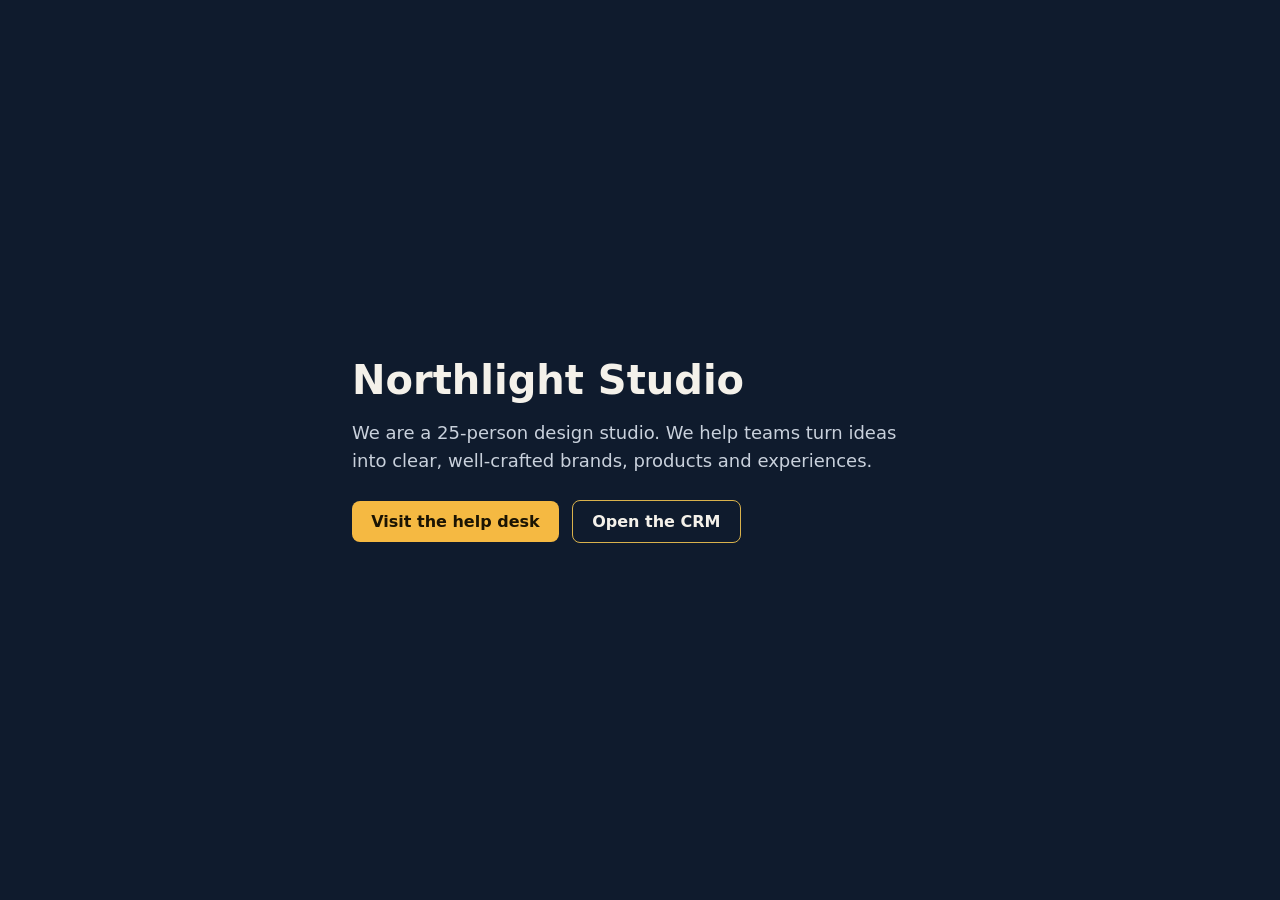
==== index.html @ 661a7867 "Add CRM with leads, accounts, contacts, opportunities and cases Plain JS + localStorage. Convert tur" ====
<!DOCTYPE html>
<html lang="en">
<head>
  <meta charset="utf-8">
  <meta name="viewport" content="width=device-width, initial-scale=1">
  <title>Northlight Studio</title>
  <meta name="description" content="Northlight Studio is a 25-person design studio.">
  <style>
    body {
      margin: 0;
      min-height: 100vh;
      display: grid;
      place-items: center;
      font-family: system-ui, -apple-system, "Segoe UI", sans-serif;
      background: #0f1b2d;
      color: #f4f1ea;
    }
    main { max-width: 36rem; padding: 2rem 1rem; }
    h1 { font-size: 2.5rem; margin: 0 0 1rem; }
    p { font-size: 1.125rem; line-height: 1.6; margin: 0; color: #c9d1dc; }
    .cta {
      display: inline-block; margin-top: 1.5rem; padding: .7rem 1.2rem;
      background: #f5b942; color: #1b1403; font-weight: 700;
      border-radius: 8px; text-decoration: none;
    }
    .cta:hover { filter: brightness(1.08); }
    .cta.alt {
      background: transparent; color: #f4f1ea;
      border: 1px solid #d9b24c; margin-left: .5rem;
    }
    .cta.alt:hover { background: rgba(217, 178, 76, .12); filter: none; }
  </style>
</head>
<body>
  <main>
    <h1>Northlight Studio</h1>
    <p>We are a 25-person design studio. We help teams turn ideas into clear, well-crafted brands, products and experiences.</p>
    <a class="cta" href="helpdesk.html">Visit the help desk</a>
    <a class="cta alt" href="crm.html">Open the CRM</a>
  </main>
</body>
</html>
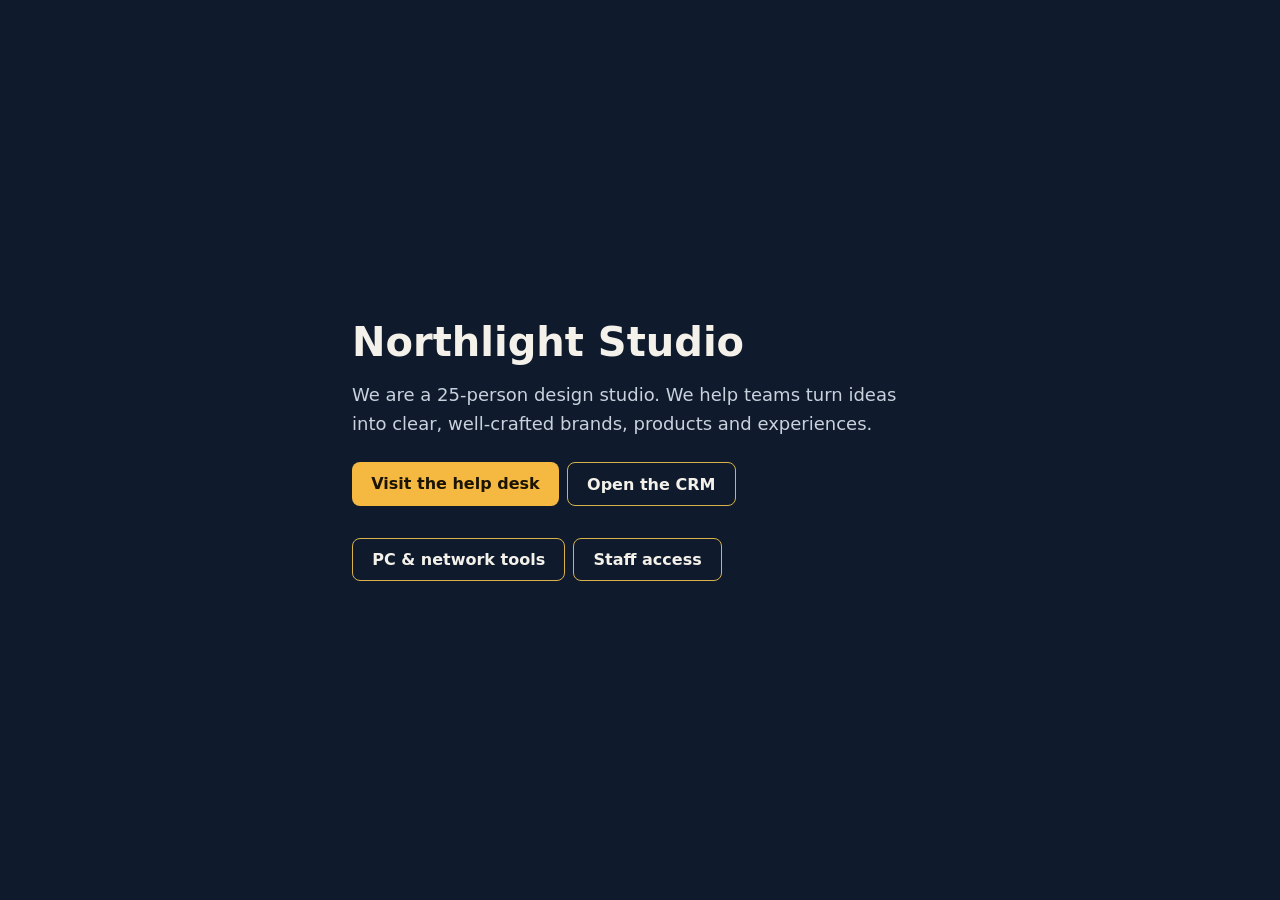
==== commit 3bce315d: "Link PC and network tools from the home page Add home-page buttons for the troubleshooter and staff " ====
--- a/index.html
+++ b/index.html
@@ -24,9 +24,11 @@
       border-radius: 8px; text-decoration: none;
     }
     .cta:hover { filter: brightness(1.08); }
+    .links { display: flex; flex-wrap: wrap; gap: .5rem; }
+    .links .cta { margin-top: 1.5rem; }
     .cta.alt {
       background: transparent; color: #f4f1ea;
-      border: 1px solid #d9b24c; margin-left: .5rem;
+      border: 1px solid #d9b24c;
     }
     .cta.alt:hover { background: rgba(217, 178, 76, .12); filter: none; }
   </style>
@@ -35,8 +37,12 @@
   <main>
     <h1>Northlight Studio</h1>
     <p>We are a 25-person design studio. We help teams turn ideas into clear, well-crafted brands, products and experiences.</p>
-    <a class="cta" href="helpdesk.html">Visit the help desk</a>
-    <a class="cta alt" href="crm.html">Open the CRM</a>
+    <div class="links">
+      <a class="cta" href="helpdesk.html">Visit the help desk</a>
+      <a class="cta alt" href="crm.html">Open the CRM</a>
+      <a class="cta alt" href="troubleshoot.html">PC &amp; network tools</a>
+      <a class="cta alt" href="staff.html">Staff access</a>
+    </div>
   </main>
 </body>
 </html>
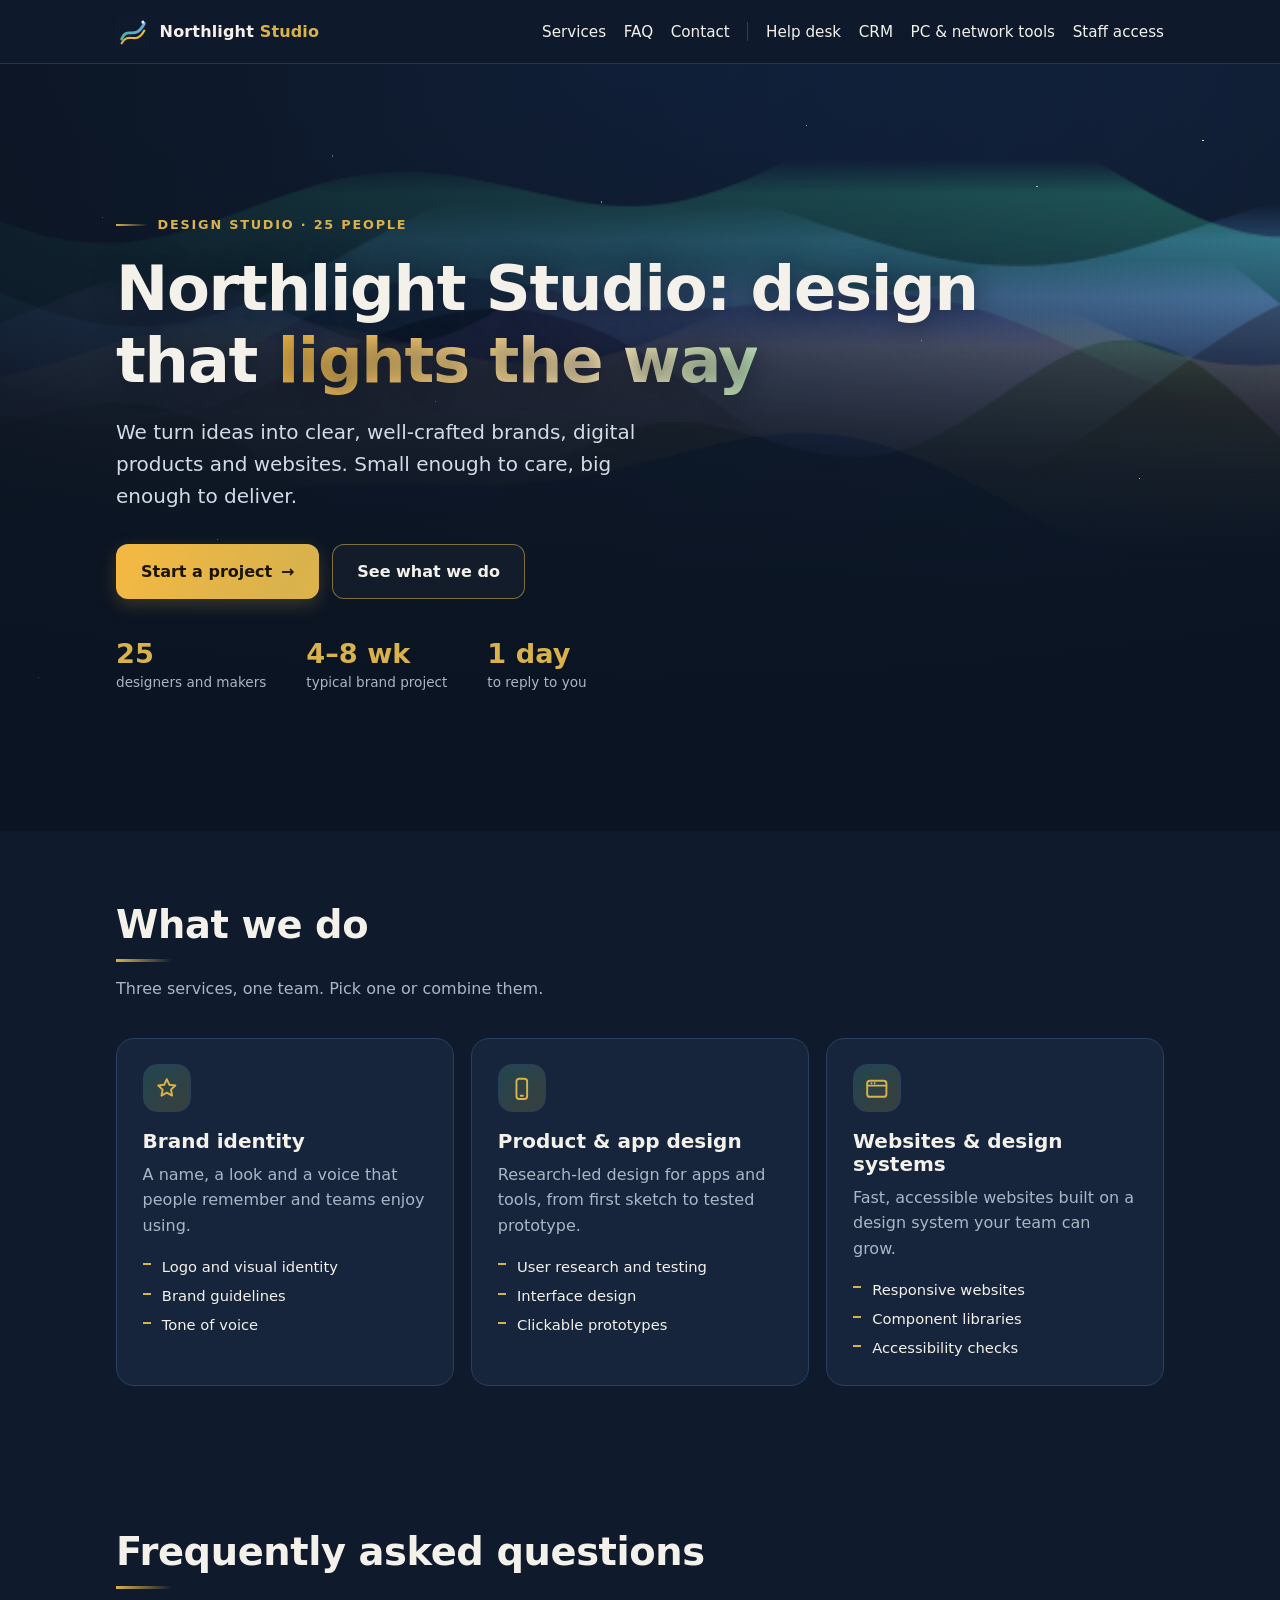
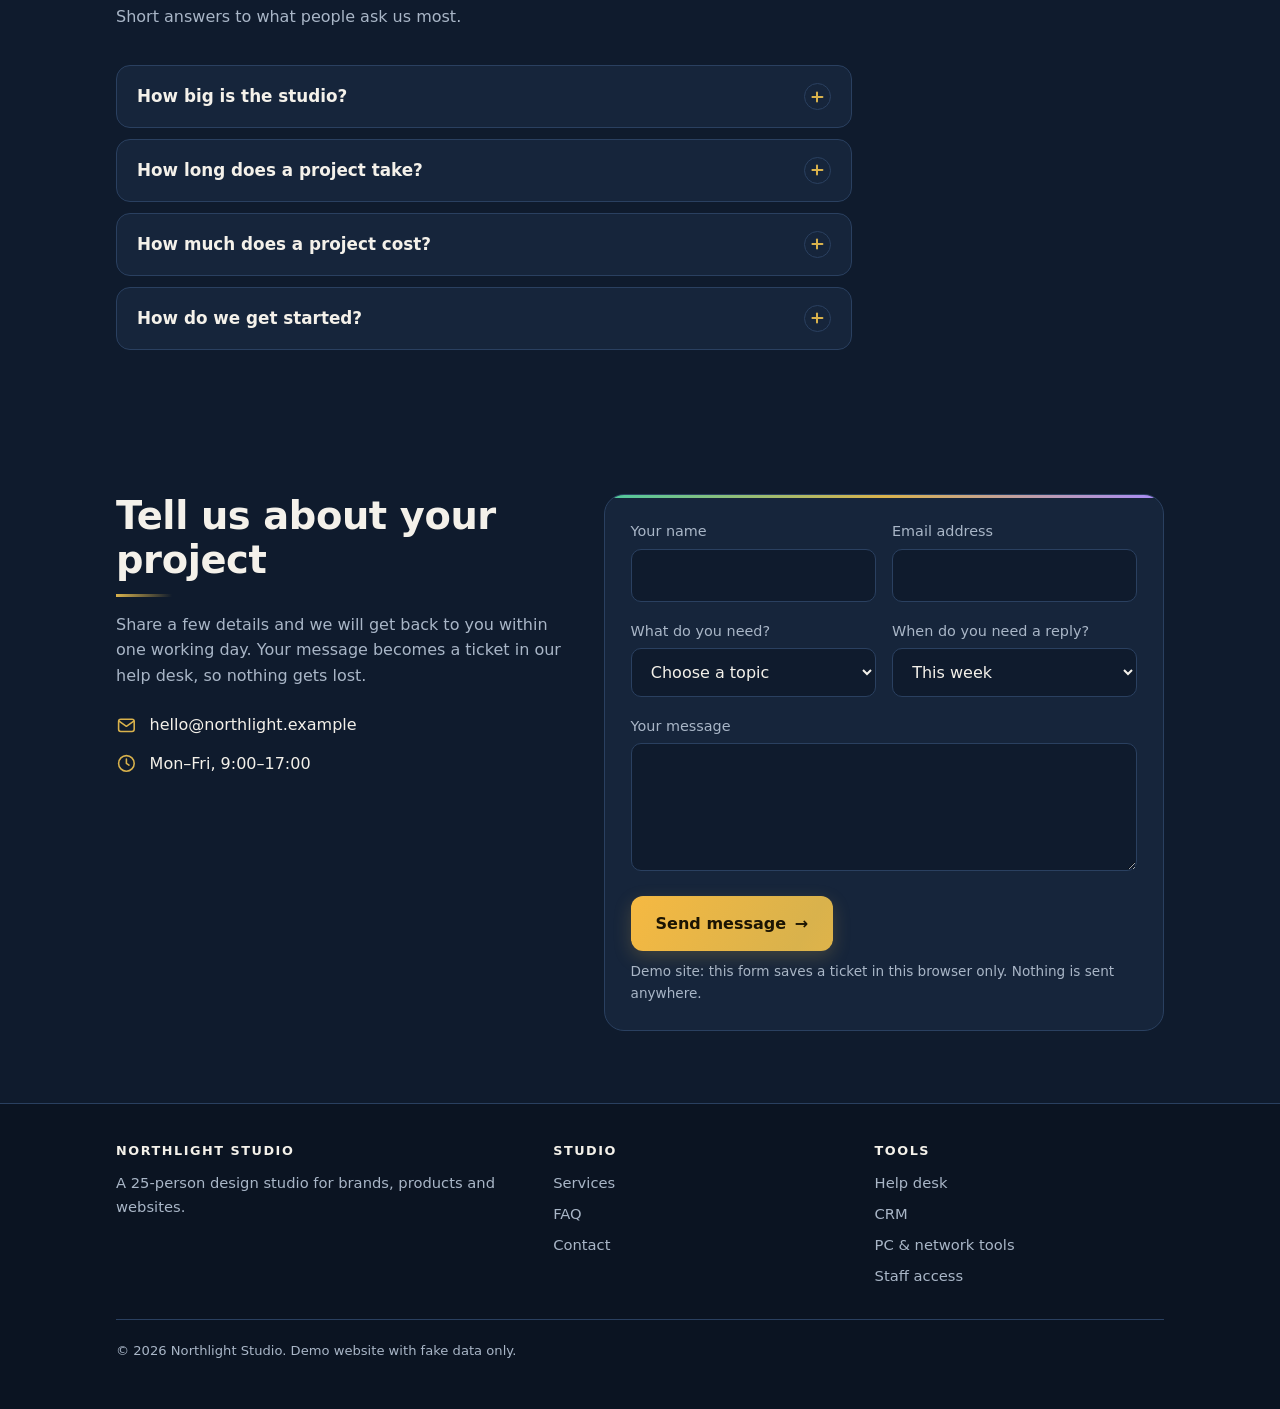
==== commit 63ae9a17: "Redesign home page with aurora hero, FAQ schema and contact-to-ticket form - Sticky header linking t" ====
--- a/index.html
+++ b/index.html
@@ -3,46 +3,260 @@
 <head>
   <meta charset="utf-8">
   <meta name="viewport" content="width=device-width, initial-scale=1">
-  <title>Northlight Studio</title>
-  <meta name="description" content="Northlight Studio is a 25-person design studio.">
-  <style>
-    body {
-      margin: 0;
-      min-height: 100vh;
-      display: grid;
-      place-items: center;
-      font-family: system-ui, -apple-system, "Segoe UI", sans-serif;
-      background: #0f1b2d;
-      color: #f4f1ea;
-    }
-    main { max-width: 36rem; padding: 2rem 1rem; }
-    h1 { font-size: 2.5rem; margin: 0 0 1rem; }
-    p { font-size: 1.125rem; line-height: 1.6; margin: 0; color: #c9d1dc; }
-    .cta {
-      display: inline-block; margin-top: 1.5rem; padding: .7rem 1.2rem;
-      background: #f5b942; color: #1b1403; font-weight: 700;
-      border-radius: 8px; text-decoration: none;
-    }
-    .cta:hover { filter: brightness(1.08); }
-    .links { display: flex; flex-wrap: wrap; gap: .5rem; }
-    .links .cta { margin-top: 1.5rem; }
-    .cta.alt {
-      background: transparent; color: #f4f1ea;
-      border: 1px solid #d9b24c;
-    }
-    .cta.alt:hover { background: rgba(217, 178, 76, .12); filter: none; }
-  </style>
+  <title>Northlight Studio | 25-Person Design Studio</title>
+  <meta name="description" content="Northlight Studio is a 25-person design studio creating brands, digital products and websites. Explore our services, read the FAQ and get in touch.">
+  <meta name="theme-color" content="#0f1b2d">
+  <meta property="og:type" content="website">
+  <meta property="og:title" content="Northlight Studio | 25-Person Design Studio">
+  <meta property="og:description" content="A 25-person design studio creating brands, digital products and websites.">
+  <link rel="icon" href="logo.svg" type="image/svg+xml">
+  <link rel="stylesheet" href="home.css">
+  <script>document.documentElement.classList.add("js");</script>
+  <script type="application/ld+json">
+  {
+    "@context": "https://schema.org",
+    "@type": "FAQPage",
+    "mainEntity": [
+      {
+        "@type": "Question",
+        "name": "How big is the studio?",
+        "acceptedAnswer": { "@type": "Answer", "text": "We are a 25-person team of designers, researchers and developers. Every project gets a dedicated team, not a single freelancer." }
+      },
+      {
+        "@type": "Question",
+        "name": "How long does a project take?",
+        "acceptedAnswer": { "@type": "Answer", "text": "Brand identity projects usually take 4 to 8 weeks. Product and website projects usually take 8 to 16 weeks. We confirm a timeline in the first week." }
+      },
+      {
+        "@type": "Question",
+        "name": "How much does a project cost?",
+        "acceptedAnswer": { "@type": "Answer", "text": "We quote every project after a short discovery call. Work with a clear scope gets a fixed price, so there are no surprises." }
+      },
+      {
+        "@type": "Question",
+        "name": "How do we get started?",
+        "acceptedAnswer": { "@type": "Answer", "text": "Send us a message with the contact form. We reply within one working day and arrange a discovery call." }
+      }
+    ]
+  }
+  </script>
 </head>
 <body>
-  <main>
-    <h1>Northlight Studio</h1>
-    <p>We are a 25-person design studio. We help teams turn ideas into clear, well-crafted brands, products and experiences.</p>
-    <div class="links">
-      <a class="cta" href="helpdesk.html">Visit the help desk</a>
-      <a class="cta alt" href="crm.html">Open the CRM</a>
-      <a class="cta alt" href="troubleshoot.html">PC &amp; network tools</a>
-      <a class="cta alt" href="staff.html">Staff access</a>
+  <a class="skip" href="#main">Skip to content</a>
+
+  <header class="site-header">
+    <div class="wrap">
+      <a class="brand" href="index.html">
+        <img src="logo.svg" width="34" height="34" alt="Northlight Studio logo">
+        <span>Northlight <b>Studio</b></span>
+      </a>
+      <button class="nav-toggle" id="nav-toggle" type="button" aria-expanded="false" aria-controls="nav" aria-label="Menu"><span></span></button>
+      <nav class="nav" id="nav" aria-label="Main">
+        <ul>
+          <li><a href="#services">Services</a></li>
+          <li><a href="#faq">FAQ</a></li>
+          <li><a href="#contact">Contact</a></li>
+          <li class="sep" aria-hidden="true"></li>
+          <li><a href="helpdesk.html">Help desk</a></li>
+          <li><a href="crm.html">CRM</a></li>
+          <li><a href="troubleshoot.html">PC &amp; network tools</a></li>
+          <li><a href="staff.html">Staff access</a></li>
+        </ul>
+      </nav>
     </div>
+  </header>
+
+  <main id="main">
+    <section class="hero" aria-labelledby="top-h">
+      <div class="stars" aria-hidden="true"></div>
+      <canvas id="aurora" aria-hidden="true"></canvas>
+      <div class="wrap hero-inner">
+        <p class="eyebrow">Design studio &middot; 25 people</p>
+        <h1 id="top-h">Northlight Studio: design that <span class="glow-text">lights the way</span></h1>
+        <p class="lead">We turn ideas into clear, well-crafted brands, digital products and websites. Small enough to care, big enough to deliver.</p>
+        <div class="hero-cta">
+          <a class="btn btn-primary" href="#contact">Start a project <span class="arrow" aria-hidden="true">&rarr;</span></a>
+          <a class="btn btn-ghost" href="#services">See what we do</a>
+        </div>
+        <ul class="facts">
+          <li><b>25</b><span>designers and makers</span></li>
+          <li><b>4&ndash;8 wk</b><span>typical brand project</span></li>
+          <li><b>1 day</b><span>to reply to you</span></li>
+        </ul>
+      </div>
+    </section>
+
+    <section id="services" aria-labelledby="services-h">
+      <div class="wrap">
+        <div class="section-head reveal">
+          <h2 id="services-h">What we do</h2>
+          <p>Three services, one team. Pick one or combine them.</p>
+        </div>
+        <div class="cards">
+          <article class="card reveal">
+            <div class="icon" aria-hidden="true">
+              <svg viewBox="0 0 24 24"><path d="M12 3l2.4 5.2 5.6.7-4.1 3.9 1.1 5.6L12 15.6 7 18.4l1.1-5.6L4 8.9l5.6-.7z"/></svg>
+            </div>
+            <h3>Brand identity</h3>
+            <p>A name, a look and a voice that people remember and teams enjoy using.</p>
+            <ul><li>Logo and visual identity</li><li>Brand guidelines</li><li>Tone of voice</li></ul>
+          </article>
+          <article class="card reveal" style="--d:.1s">
+            <div class="icon" aria-hidden="true">
+              <svg viewBox="0 0 24 24"><rect x="7" y="2.5" width="10" height="19" rx="2.5"/><path d="M11 18.5h2"/></svg>
+            </div>
+            <h3>Product &amp; app design</h3>
+            <p>Research-led design for apps and tools, from first sketch to tested prototype.</p>
+            <ul><li>User research and testing</li><li>Interface design</li><li>Clickable prototypes</li></ul>
+          </article>
+          <article class="card reveal" style="--d:.2s">
+            <div class="icon" aria-hidden="true">
+              <svg viewBox="0 0 24 24"><rect x="3" y="4.5" width="18" height="15" rx="2.5"/><path d="M3 9h18M7 6.8h.01M10 6.8h.01"/></svg>
+            </div>
+            <h3>Websites &amp; design systems</h3>
+            <p>Fast, accessible websites built on a design system your team can grow.</p>
+            <ul><li>Responsive websites</li><li>Component libraries</li><li>Accessibility checks</li></ul>
+          </article>
+        </div>
+      </div>
+    </section>
+
+    <section id="faq" aria-labelledby="faq-h">
+      <div class="wrap">
+        <div class="section-head reveal">
+          <h2 id="faq-h">Frequently asked questions</h2>
+          <p>Short answers to what people ask us most.</p>
+        </div>
+        <div class="faq reveal">
+          <div class="faq-item">
+            <h3><button class="faq-q" id="q1" type="button" aria-expanded="false" aria-controls="a1">How big is the studio? <span class="chev" aria-hidden="true"></span></button></h3>
+            <div class="faq-a" id="a1" role="region" aria-labelledby="q1"><div><p>We are a 25-person team of designers, researchers and developers. Every project gets a dedicated team, not a single freelancer.</p></div></div>
+          </div>
+          <div class="faq-item">
+            <h3><button class="faq-q" id="q2" type="button" aria-expanded="false" aria-controls="a2">How long does a project take? <span class="chev" aria-hidden="true"></span></button></h3>
+            <div class="faq-a" id="a2" role="region" aria-labelledby="q2"><div><p>Brand identity projects usually take 4 to 8 weeks. Product and website projects usually take 8 to 16 weeks. We confirm a timeline in the first week.</p></div></div>
+          </div>
+          <div class="faq-item">
+            <h3><button class="faq-q" id="q3" type="button" aria-expanded="false" aria-controls="a3">How much does a project cost? <span class="chev" aria-hidden="true"></span></button></h3>
+            <div class="faq-a" id="a3" role="region" aria-labelledby="q3"><div><p>We quote every project after a short discovery call. Work with a clear scope gets a fixed price, so there are no surprises.</p></div></div>
+          </div>
+          <div class="faq-item">
+            <h3><button class="faq-q" id="q4" type="button" aria-expanded="false" aria-controls="a4">How do we get started? <span class="chev" aria-hidden="true"></span></button></h3>
+            <div class="faq-a" id="a4" role="region" aria-labelledby="q4"><div><p>Send us a message with the contact form. We reply within one working day and arrange a discovery call.</p></div></div>
+          </div>
+        </div>
+      </div>
+    </section>
+
+    <section id="contact" aria-labelledby="contact-h">
+      <div class="wrap contact">
+        <div class="contact-info reveal">
+          <div class="section-head" style="margin-bottom:0">
+            <h2 id="contact-h">Tell us about your project</h2>
+            <p>Share a few details and we will get back to you within one working day. Your message becomes a ticket in our help desk, so nothing gets lost.</p>
+          </div>
+          <ul class="contact-list">
+            <li>
+              <svg viewBox="0 0 24 24" aria-hidden="true"><rect x="3" y="5" width="18" height="14" rx="2.5"/><path d="M3.5 7l8.5 6 8.5-6"/></svg>
+              <span>hello@northlight.example</span>
+            </li>
+            <li>
+              <svg viewBox="0 0 24 24" aria-hidden="true"><circle cx="12" cy="12" r="9"/><path d="M12 7v5l3 2"/></svg>
+              <span>Mon&ndash;Fri, 9:00&ndash;17:00</span>
+            </li>
+          </ul>
+        </div>
+
+        <div class="form-card reveal" style="--d:.1s">
+          <form id="contact-form" novalidate>
+            <div id="summary" class="summary" role="alert" hidden></div>
+
+            <div class="row">
+              <div class="field">
+                <label for="name">Your name</label>
+                <input id="name" name="name" autocomplete="name" maxlength="80" aria-describedby="name-err">
+                <p class="error" id="name-err" hidden></p>
+              </div>
+              <div class="field">
+                <label for="email">Email address</label>
+                <input id="email" name="email" type="email" autocomplete="email" inputmode="email" maxlength="120" aria-describedby="email-err">
+                <p class="error" id="email-err" hidden></p>
+              </div>
+            </div>
+
+            <div class="row">
+              <div class="field">
+                <label for="topic">What do you need?</label>
+                <select id="topic" name="topic" aria-describedby="topic-err">
+                  <option value="">Choose a topic</option>
+                  <option>Brand identity</option>
+                  <option>Product &amp; app design</option>
+                  <option>Website or design system</option>
+                  <option>Something else</option>
+                </select>
+                <p class="error" id="topic-err" hidden></p>
+              </div>
+              <div class="field">
+                <label for="urgency">When do you need a reply?</label>
+                <select id="urgency" name="urgency">
+                  <option value="1">No rush</option>
+                  <option value="2" selected>This week</option>
+                  <option value="3">As soon as possible</option>
+                </select>
+              </div>
+            </div>
+
+            <div class="field">
+              <label for="message">Your message</label>
+              <textarea id="message" name="message" maxlength="1000" aria-describedby="message-err"></textarea>
+              <p class="error" id="message-err" hidden></p>
+            </div>
+
+            <button class="btn btn-primary" id="send" type="submit">Send message <span class="arrow" aria-hidden="true">&rarr;</span></button>
+            <p class="hint">Demo site: this form saves a ticket in this browser only. Nothing is sent anywhere.</p>
+          </form>
+
+          <div id="success" class="success" role="status" tabindex="-1" hidden>
+            <svg viewBox="0 0 64 64" aria-hidden="true"><circle class="ring" cx="32" cy="32" r="26"/><path class="tick" d="M20 33l9 9 16-18"/></svg>
+            <h3 id="success-title">Thank you!</h3>
+            <p id="success-text"></p>
+            <a class="btn btn-ghost" href="helpdesk.html">View it in the help desk <span class="arrow" aria-hidden="true">&rarr;</span></a>
+            <p><button class="btn btn-ghost" id="again" type="button" style="margin-top:.8rem">Send another message</button></p>
+          </div>
+        </div>
+      </div>
+    </section>
   </main>
+
+  <footer class="site-footer">
+    <div class="wrap">
+      <div class="foot">
+        <div>
+          <h2>Northlight Studio</h2>
+          <p>A 25-person design studio for brands, products and websites.</p>
+        </div>
+        <nav aria-label="Studio">
+          <h2>Studio</h2>
+          <ul>
+            <li><a href="#services">Services</a></li>
+            <li><a href="#faq">FAQ</a></li>
+            <li><a href="#contact">Contact</a></li>
+          </ul>
+        </nav>
+        <nav aria-label="Tools">
+          <h2>Tools</h2>
+          <ul>
+            <li><a href="helpdesk.html">Help desk</a></li>
+            <li><a href="crm.html">CRM</a></li>
+            <li><a href="troubleshoot.html">PC &amp; network tools</a></li>
+            <li><a href="staff.html">Staff access</a></li>
+          </ul>
+        </nav>
+      </div>
+      <p class="legal">&copy; 2026 Northlight Studio. Demo website with fake data only.</p>
+    </div>
+  </footer>
+
+  <script src="home.js"></script>
 </body>
 </html>
--- a/home.css
+++ b/home.css
@@ -0,0 +1,303 @@
+:root {
+  --bg: #0f1b2d;
+  --bg-2: #0b1422;
+  --panel: #16253b;
+  --panel-2: #1c2f4a;
+  --line: #2a4060;
+  --text: #f4f1ea;
+  --muted: #a9b6c7;
+  --accent: #f5b942;
+  --accent-ink: #1b1403;
+  --gold: #d9b24c;
+  --teal: #4ec9a0;
+  --blue: #6fb7ff;
+  --violet: #a78bfa;
+  --bad: #ff7a6b;
+  --ease: cubic-bezier(.22, 1, .36, 1);
+  --header-h: 64px;
+}
+
+* { box-sizing: border-box; }
+html { scroll-behavior: smooth; scroll-padding-top: calc(var(--header-h) + 12px); }
+body {
+  margin: 0;
+  font-family: system-ui, -apple-system, "Segoe UI", sans-serif;
+  background: var(--bg);
+  color: var(--text);
+  line-height: 1.6;
+  overflow-x: hidden;
+}
+img, svg { max-width: 100%; }
+a { color: var(--accent); }
+h1, h2, h3 { line-height: 1.15; margin: 0; }
+p { margin: 0; }
+.wrap { max-width: 68rem; margin: 0 auto; padding: 0 1.25rem; }
+
+.skip {
+  position: absolute; left: .75rem; top: -4rem; z-index: 100;
+  background: var(--accent); color: var(--accent-ink); padding: .5rem 1rem; border-radius: 8px; font-weight: 700;
+  transition: top .2s var(--ease);
+}
+.skip:focus { top: .75rem; }
+
+:focus-visible { outline: 2px solid var(--accent); outline-offset: 3px; border-radius: 4px; }
+
+/* ---------- header ---------- */
+.site-header {
+  position: sticky; top: 0; z-index: 50; height: var(--header-h);
+  background: rgba(15, 27, 45, .82);
+  -webkit-backdrop-filter: blur(12px); backdrop-filter: blur(12px);
+  border-bottom: 1px solid rgba(42, 64, 96, .7);
+}
+.site-header .wrap { height: 100%; display: flex; align-items: center; justify-content: space-between; gap: 1rem; }
+.brand { display: flex; align-items: center; gap: .6rem; font-weight: 800; color: var(--text); text-decoration: none; letter-spacing: .01em; }
+.brand img { display: block; width: 34px; height: 34px; transition: transform .6s var(--ease); }
+.brand:hover img { transform: rotate(-12deg) scale(1.08); }
+.brand b { color: var(--gold); font-weight: 800; }
+
+.nav { display: flex; align-items: center; gap: 1.4rem; }
+.nav ul { display: flex; list-style: none; margin: 0; padding: 0; gap: 1.1rem; align-items: center; }
+.nav .sep { width: 1px; height: 1.2rem; background: var(--line); }
+.nav a { position: relative; color: var(--text); text-decoration: none; font-size: .95rem; padding: .35rem 0; transition: color .25s ease; }
+.nav a::after {
+  content: ""; position: absolute; left: 0; right: 0; bottom: 0; height: 2px; border-radius: 2px;
+  background: linear-gradient(90deg, var(--teal), var(--gold));
+  transform: scaleX(0); transform-origin: 50% 50%; transition: transform .35s var(--ease);
+}
+.nav a:hover, .nav a:focus-visible { color: var(--gold); }
+.nav a:hover::after, .nav a:focus-visible::after { transform: scaleX(1); }
+
+.nav-toggle {
+  display: none; width: 44px; height: 44px; border: 1px solid var(--line); border-radius: 10px;
+  background: transparent; cursor: pointer; position: relative; transition: border-color .25s ease, background .25s ease;
+}
+.nav-toggle:hover { border-color: var(--gold); background: rgba(217, 178, 76, .1); }
+.nav-toggle span, .nav-toggle span::before, .nav-toggle span::after {
+  position: absolute; left: 50%; top: 50%; width: 20px; height: 2px; background: var(--text); border-radius: 2px;
+  transform: translate(-50%, -50%); transition: transform .35s var(--ease), background .25s ease, top .35s var(--ease);
+}
+.nav-toggle span::before, .nav-toggle span::after { content: ""; left: 0; top: 0; transform: none; }
+.nav-toggle span::before { top: -6px; }
+.nav-toggle span::after { top: 6px; }
+.nav-toggle[aria-expanded="true"] span { background: transparent; }
+.nav-toggle[aria-expanded="true"] span::before { top: 0; transform: rotate(45deg); }
+.nav-toggle[aria-expanded="true"] span::after { top: 0; transform: rotate(-45deg); }
+
+@media (max-width: 56rem) {
+  .nav-toggle { display: block; }
+  .nav {
+    position: absolute; left: 0; right: 0; top: var(--header-h);
+    background: rgba(11, 20, 34, .97); border-bottom: 1px solid var(--line);
+    padding: 0 1.25rem; max-height: 0; overflow: hidden; visibility: hidden;
+    transition: max-height .45s var(--ease), padding .45s var(--ease), visibility 0s .45s;
+  }
+  .nav.open { max-height: 30rem; padding: 1rem 1.25rem 1.25rem; visibility: visible; transition: max-height .45s var(--ease), padding .45s var(--ease), visibility 0s; }
+  .nav ul { flex-direction: column; align-items: stretch; gap: 0; width: 100%; }
+  .nav .sep { width: 100%; height: 1px; margin: .35rem 0; }
+  .nav a { display: block; padding: .7rem 0; font-size: 1.05rem; }
+  .nav a::after { bottom: .4rem; right: auto; width: 2.5rem; transform-origin: 0 50%; }
+}
+
+/* ---------- buttons ---------- */
+.btn {
+  position: relative; display: inline-flex; align-items: center; justify-content: center; gap: .55rem;
+  padding: .85rem 1.5rem; border-radius: 12px; font: inherit; font-weight: 700; text-decoration: none; cursor: pointer;
+  border: 1px solid transparent; overflow: hidden; isolation: isolate;
+  transition: transform .3s var(--ease), box-shadow .3s var(--ease), border-color .3s ease, color .3s ease, background-position .6s var(--ease);
+  -webkit-tap-highlight-color: transparent;
+}
+/* light sweep */
+.btn::before {
+  content: ""; position: absolute; inset: 0; z-index: -1;
+  background: linear-gradient(105deg, transparent 35%, rgba(255, 255, 255, .5) 50%, transparent 65%);
+  transform: translateX(-130%); transition: transform .75s var(--ease);
+}
+.btn:hover::before, .btn:focus-visible::before { transform: translateX(130%); }
+.btn:hover, .btn:focus-visible { transform: translateY(-3px); }
+.btn:active { transform: translateY(0) scale(.97); transition-duration: .1s; }
+.btn .arrow { display: inline-block; transition: transform .35s var(--ease); }
+.btn:hover .arrow, .btn:focus-visible .arrow { transform: translateX(5px); }
+
+.btn-primary {
+  color: var(--accent-ink);
+  background: linear-gradient(120deg, var(--accent), var(--gold) 45%, var(--accent) 90%);
+  background-size: 200% 100%; background-position: 0 0;
+  box-shadow: 0 6px 18px rgba(217, 178, 76, .22);
+}
+.btn-primary:hover, .btn-primary:focus-visible { background-position: 100% 0; box-shadow: 0 10px 28px rgba(217, 178, 76, .45), 0 0 0 4px rgba(217, 178, 76, .14); }
+.btn-ghost { color: var(--text); background: rgba(255, 255, 255, .03); border-color: rgba(217, 178, 76, .55); }
+.btn-ghost:hover, .btn-ghost:focus-visible { border-color: var(--gold); color: #fff; box-shadow: 0 8px 22px rgba(0, 0, 0, .3), inset 0 0 0 1px rgba(217, 178, 76, .35); }
+.btn[disabled] { opacity: .7; cursor: progress; transform: none; }
+
+/* ---------- hero ---------- */
+.hero {
+  position: relative; overflow: hidden; isolation: isolate;
+  min-height: min(86vh, 46rem); display: flex; align-items: center;
+  background: radial-gradient(120% 80% at 50% 0%, #14284a 0%, var(--bg) 60%, var(--bg-2) 100%);
+}
+.stars {
+  position: absolute; inset: 0; z-index: -3; opacity: .9;
+  background-image:
+    radial-gradient(1.5px 1.5px at 8% 20%, #fff 50%, transparent 51%),
+    radial-gradient(1px 1px at 17% 62%, #cfe3ff 50%, transparent 51%),
+    radial-gradient(1.5px 1.5px at 26% 12%, #fff 50%, transparent 51%),
+    radial-gradient(1px 1px at 34% 44%, #ffe9b8 50%, transparent 51%),
+    radial-gradient(1.5px 1.5px at 47% 18%, #fff 50%, transparent 51%),
+    radial-gradient(1px 1px at 55% 70%, #cfe3ff 50%, transparent 51%),
+    radial-gradient(1.5px 1.5px at 63% 8%, #fff 50%, transparent 51%),
+    radial-gradient(1px 1px at 72% 36%, #ffe9b8 50%, transparent 51%),
+    radial-gradient(1.5px 1.5px at 81% 16%, #fff 50%, transparent 51%),
+    radial-gradient(1px 1px at 89% 54%, #cfe3ff 50%, transparent 51%),
+    radial-gradient(1.5px 1.5px at 94% 10%, #fff 50%, transparent 51%),
+    radial-gradient(1px 1px at 3% 80%, #fff 50%, transparent 51%);
+  animation: twinkle 6s ease-in-out infinite alternate;
+}
+@keyframes twinkle { from { opacity: .45; } to { opacity: 1; } }
+#aurora {
+  position: absolute; inset: 0; width: 100%; height: 100%; z-index: -2;
+  touch-action: pan-y; filter: saturate(1.15);
+  -webkit-mask-image: linear-gradient(#000 35%, transparent 88%); mask-image: linear-gradient(#000 35%, transparent 88%);
+}
+.hero::after {
+  content: ""; position: absolute; inset: 0; z-index: -1;
+  background: linear-gradient(90deg, rgba(11, 20, 34, .8) 0%, rgba(11, 20, 34, .45) 50%, transparent 100%);
+}
+.hero .wrap { width: 100%; }
+.hero-inner { padding: 4.5rem 1.25rem 4rem; }
+.eyebrow { display: inline-flex; align-items: center; gap: .6rem; color: var(--gold); font-size: .8rem; font-weight: 700; letter-spacing: .14em; text-transform: uppercase; margin-bottom: 1.1rem; }
+.eyebrow::before { content: ""; width: 2rem; height: 2px; background: linear-gradient(90deg, var(--gold), transparent); }
+.hero h1 { font-size: clamp(2.2rem, 5.6vw, 3.9rem); letter-spacing: -.02em; max-width: 21ch; text-shadow: 0 2px 24px rgba(11, 20, 34, .6); }
+.glow-text {
+  background: linear-gradient(100deg, #f5b942 0%, #ffe9b8 35%, #6fe3c0 70%, #6fb7ff 100%);
+  background-size: 200% 100%; -webkit-background-clip: text; background-clip: text; color: transparent; -webkit-text-fill-color: transparent;
+  animation: sheen 9s ease-in-out infinite alternate;
+}
+@keyframes sheen { to { background-position: 100% 0; } }
+.hero .lead { margin-top: 1.25rem; max-width: 34rem; font-size: clamp(1.05rem, 2.4vw, 1.25rem); color: #d3dbe6; }
+.hero-cta { display: flex; flex-wrap: wrap; gap: .8rem; margin-top: 2rem; }
+.facts { display: flex; flex-wrap: wrap; gap: 1.25rem 2.5rem; list-style: none; padding: 0; margin: 2.5rem 0 0; }
+.facts li { min-width: 7rem; }
+.facts b { display: block; font-size: 1.7rem; color: var(--gold); line-height: 1.1; }
+.facts span { color: var(--muted); font-size: .85rem; }
+
+/* ---------- sections ---------- */
+section { padding: 4.5rem 0; }
+.section-head { max-width: 38rem; margin-bottom: 2.25rem; }
+.section-head h2 { font-size: clamp(1.7rem, 4vw, 2.4rem); letter-spacing: -.01em; }
+.section-head h2::after { content: ""; display: block; width: 3.5rem; height: 3px; margin-top: .75rem; background: linear-gradient(90deg, var(--gold), transparent); }
+.section-head p { margin-top: .9rem; color: var(--muted); }
+
+.cards { display: grid; grid-template-columns: repeat(3, 1fr); gap: 1.1rem; }
+@media (max-width: 56rem) { .cards { grid-template-columns: 1fr; } }
+.card {
+  position: relative; padding: 1.6rem; border-radius: 18px; background: var(--panel); border: 1px solid var(--line);
+  overflow: hidden; --mx: 50%; --my: 0%;
+  transition: transform .45s var(--ease), border-color .35s ease, box-shadow .45s var(--ease);
+}
+.card::before {
+  content: ""; position: absolute; inset: 0; pointer-events: none; opacity: 0; transition: opacity .35s ease;
+  background: radial-gradient(18rem circle at var(--mx) var(--my), rgba(217, 178, 76, .16), transparent 60%);
+}
+.card:hover { transform: translateY(-6px); border-color: rgba(217, 178, 76, .6); box-shadow: 0 18px 40px rgba(0, 0, 0, .35); }
+.card:hover::before { opacity: 1; }
+.card .icon {
+  width: 3rem; height: 3rem; margin-bottom: 1.1rem; border-radius: 14px; display: grid; place-items: center;
+  background: linear-gradient(140deg, rgba(78, 201, 160, .2), rgba(217, 178, 76, .18)); border: 1px solid var(--line);
+  transition: transform .5s var(--ease);
+}
+.card:hover .icon { transform: rotate(-8deg) scale(1.1); }
+.card .icon svg { width: 1.6rem; height: 1.6rem; stroke: var(--gold); fill: none; stroke-width: 1.8; stroke-linecap: round; stroke-linejoin: round; }
+.card h3 { font-size: 1.25rem; margin-bottom: .55rem; }
+.card p { color: var(--muted); }
+.card ul { list-style: none; padding: 0; margin: 1rem 0 0; display: grid; gap: .35rem; font-size: .92rem; }
+.card li { padding-left: 1.2rem; position: relative; }
+.card li::before { content: ""; position: absolute; left: 0; top: .6em; width: .5rem; height: 2px; background: var(--gold); transition: width .35s var(--ease); }
+.card:hover li::before { width: .8rem; }
+
+/* faq */
+.faq { max-width: 46rem; display: grid; gap: .7rem; }
+.faq-item { background: var(--panel); border: 1px solid var(--line); border-radius: 14px; overflow: hidden; transition: border-color .3s ease, background .3s ease; }
+.faq-item.open { border-color: rgba(217, 178, 76, .6); background: #19293f; }
+.faq-q {
+  width: 100%; display: flex; align-items: center; justify-content: space-between; gap: 1rem; text-align: left;
+  padding: 1.05rem 1.25rem; font: inherit; font-weight: 700; font-size: 1.05rem; color: var(--text); background: none; border: 0; cursor: pointer;
+  transition: color .25s ease, padding-left .35s var(--ease);
+}
+.faq-q:hover { color: var(--gold); padding-left: 1.6rem; }
+.chev { flex: none; width: 1.7rem; height: 1.7rem; border-radius: 50%; border: 1px solid var(--line); position: relative; transition: transform .45s var(--ease), background .3s ease, border-color .3s ease; }
+.chev::before, .chev::after { content: ""; position: absolute; left: 50%; top: 50%; width: .7rem; height: 2px; background: var(--gold); border-radius: 2px; transform: translate(-50%, -50%); transition: transform .45s var(--ease); }
+.chev::after { transform: translate(-50%, -50%) rotate(90deg); }
+.faq-item.open .chev { transform: rotate(180deg); background: rgba(217, 178, 76, .15); border-color: var(--gold); }
+.faq-item.open .chev::after { transform: translate(-50%, -50%) rotate(0deg); }
+.faq-a { display: grid; grid-template-rows: 0fr; visibility: hidden; transition: grid-template-rows .4s var(--ease), visibility 0s .4s; }
+.faq-a > div { overflow: hidden; }
+.faq-a p { padding: 0 1.25rem 1.2rem; color: #c5cfdb; }
+.faq-item.open .faq-a { grid-template-rows: 1fr; visibility: visible; transition: grid-template-rows .4s var(--ease), visibility 0s; }
+html:not(.js) .faq-a { grid-template-rows: 1fr; visibility: visible; }
+
+/* contact */
+.contact { display: grid; grid-template-columns: 1fr 1.25fr; gap: 2.5rem; align-items: start; }
+@media (max-width: 56rem) { .contact { grid-template-columns: 1fr; gap: 1.75rem; } }
+.contact-info p { color: var(--muted); margin-top: .9rem; }
+.contact-list { list-style: none; padding: 0; margin: 1.5rem 0 0; display: grid; gap: .8rem; }
+.contact-list li { display: flex; gap: .8rem; align-items: center; color: var(--text); }
+.contact-list svg { flex: none; width: 1.3rem; height: 1.3rem; stroke: var(--gold); fill: none; stroke-width: 1.8; stroke-linecap: round; stroke-linejoin: round; }
+
+.form-card { background: var(--panel); border: 1px solid var(--line); border-radius: 20px; padding: 1.6rem; position: relative; overflow: hidden; }
+.form-card::before { content: ""; position: absolute; left: 0; right: 0; top: 0; height: 3px; background: linear-gradient(90deg, var(--teal), var(--gold), var(--violet)); }
+.row { display: grid; grid-template-columns: 1fr 1fr; gap: 1rem; }
+@media (max-width: 40rem) { .row { grid-template-columns: 1fr; } }
+.field { margin-bottom: 1.1rem; }
+label { display: block; font-size: .9rem; color: var(--muted); margin-bottom: .35rem; }
+input, select, textarea {
+  width: 100%; padding: .8rem .95rem; font: inherit; font-size: 1rem; color: var(--text);
+  background: var(--bg); border: 1px solid var(--line); border-radius: 10px;
+  transition: border-color .25s ease, box-shadow .3s var(--ease), background .25s ease;
+}
+textarea { min-height: 8rem; resize: vertical; }
+input:hover, select:hover, textarea:hover { border-color: #3a5a85; }
+input:focus, select:focus, textarea:focus { outline: none; border-color: var(--gold); box-shadow: 0 0 0 4px rgba(217, 178, 76, .18); }
+[aria-invalid="true"] { border-color: var(--bad) !important; background: #1d1a24; }
+[aria-invalid="true"]:focus { box-shadow: 0 0 0 4px rgba(255, 122, 107, .2); }
+.error { display: flex; align-items: flex-start; gap: .45rem; margin-top: .4rem; color: #ff9a8d; font-size: .9rem; font-weight: 600; animation: errin .35s var(--ease); }
+.error[hidden] { display: none; }
+.error::before { content: "!"; flex: none; width: 1.15rem; height: 1.15rem; margin-top: .12rem; border-radius: 50%; background: var(--bad); color: #2a0a06; font-size: .75rem; font-weight: 800; display: grid; place-items: center; }
+@keyframes errin { from { opacity: 0; transform: translateY(-4px); } }
+.shake { animation: shake .4s var(--ease); }
+@keyframes shake { 20%, 60% { transform: translateX(-5px); } 40%, 80% { transform: translateX(5px); } }
+.summary { background: #2a1517; border: 1px solid var(--bad); border-left-width: 5px; border-radius: 10px; padding: .8rem 1rem; margin-bottom: 1.1rem; color: #ffd0c9; }
+.summary[hidden] { display: none; }
+.summary a { color: #fff; }
+.summary ul { margin: .4rem 0 0; padding-left: 1.1rem; }
+.hint { color: var(--muted); font-size: .85rem; margin-top: .6rem; }
+
+.success { text-align: center; padding: 1rem .5rem; }
+.success[hidden] { display: none; }
+.success svg { width: 4.5rem; height: 4.5rem; margin-bottom: .75rem; }
+.success .ring { fill: none; stroke: var(--teal); stroke-width: 3; stroke-dasharray: 164; stroke-dashoffset: 164; animation: draw .7s var(--ease) forwards; }
+.success .tick { fill: none; stroke: var(--gold); stroke-width: 4; stroke-linecap: round; stroke-linejoin: round; stroke-dasharray: 40; stroke-dashoffset: 40; animation: draw .45s .55s var(--ease) forwards; }
+@keyframes draw { to { stroke-dashoffset: 0; } }
+.success h3 { font-size: 1.4rem; margin-bottom: .5rem; }
+.success p { color: var(--muted); }
+.success .btn { margin-top: 1.2rem; }
+
+/* footer */
+.site-footer { border-top: 1px solid var(--line); background: var(--bg-2); padding: 2.5rem 0 3rem; color: var(--muted); font-size: .92rem; }
+.foot { display: grid; grid-template-columns: 1.4fr 1fr 1fr; gap: 2rem; }
+@media (max-width: 48rem) { .foot { grid-template-columns: 1fr; } }
+.foot h2 { font-size: .8rem; letter-spacing: .12em; text-transform: uppercase; color: var(--text); margin-bottom: .8rem; }
+.foot ul { list-style: none; padding: 0; margin: 0; display: grid; gap: .45rem; }
+.foot a { color: var(--muted); text-decoration: none; transition: color .25s ease, padding-left .3s var(--ease); }
+.foot a:hover, .foot a:focus-visible { color: var(--gold); padding-left: .4rem; }
+.legal { margin-top: 2rem; padding-top: 1.25rem; border-top: 1px solid var(--line); font-size: .82rem; }
+
+/* scroll reveal (only when JS is on) */
+.js .reveal { opacity: 0; transform: translateY(22px); transition: opacity .8s var(--ease), transform .8s var(--ease); transition-delay: var(--d, 0s); }
+.js .reveal.in { opacity: 1; transform: none; }
+
+@media (prefers-reduced-motion: reduce) {
+  html { scroll-behavior: auto; }
+  *, *::before, *::after { animation: none !important; transition-duration: .01ms !important; transition-delay: 0s !important; }
+  .js .reveal { opacity: 1; transform: none; }
+  .success .ring, .success .tick { stroke-dashoffset: 0; }
+}
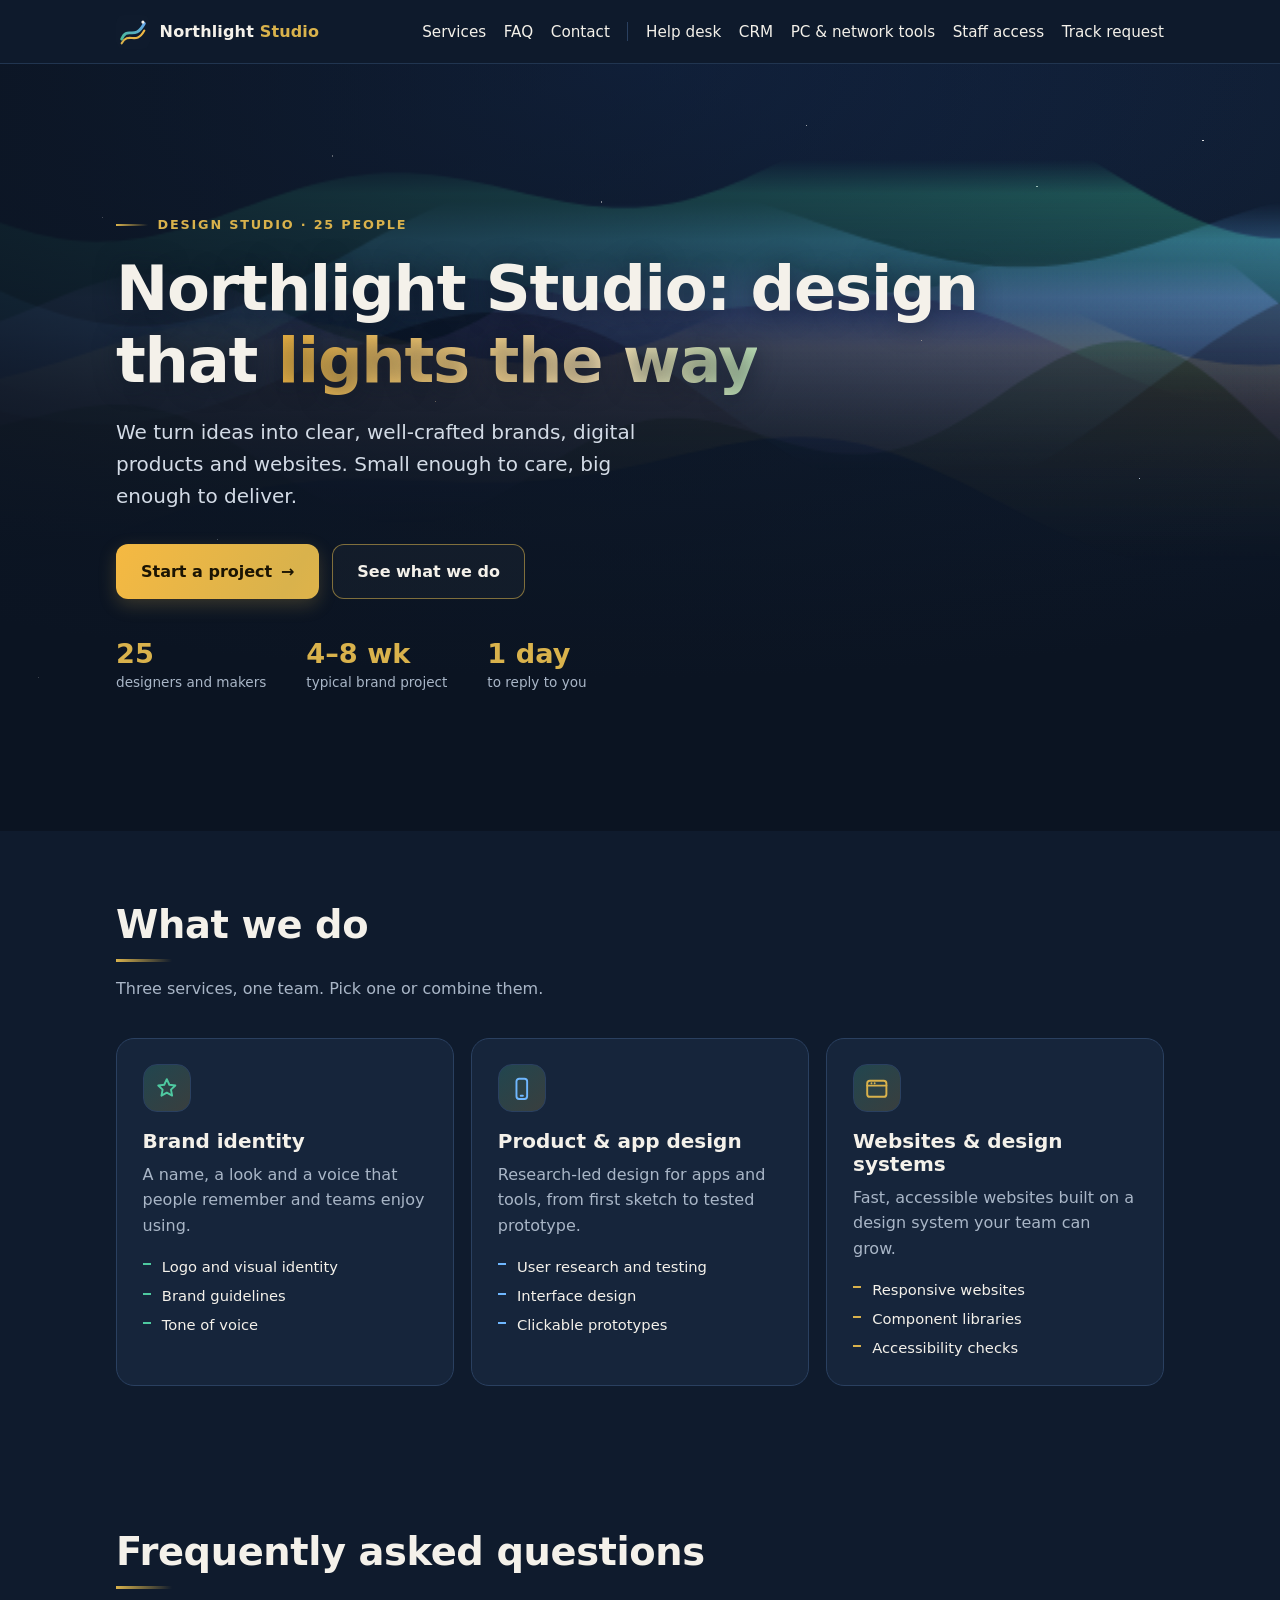
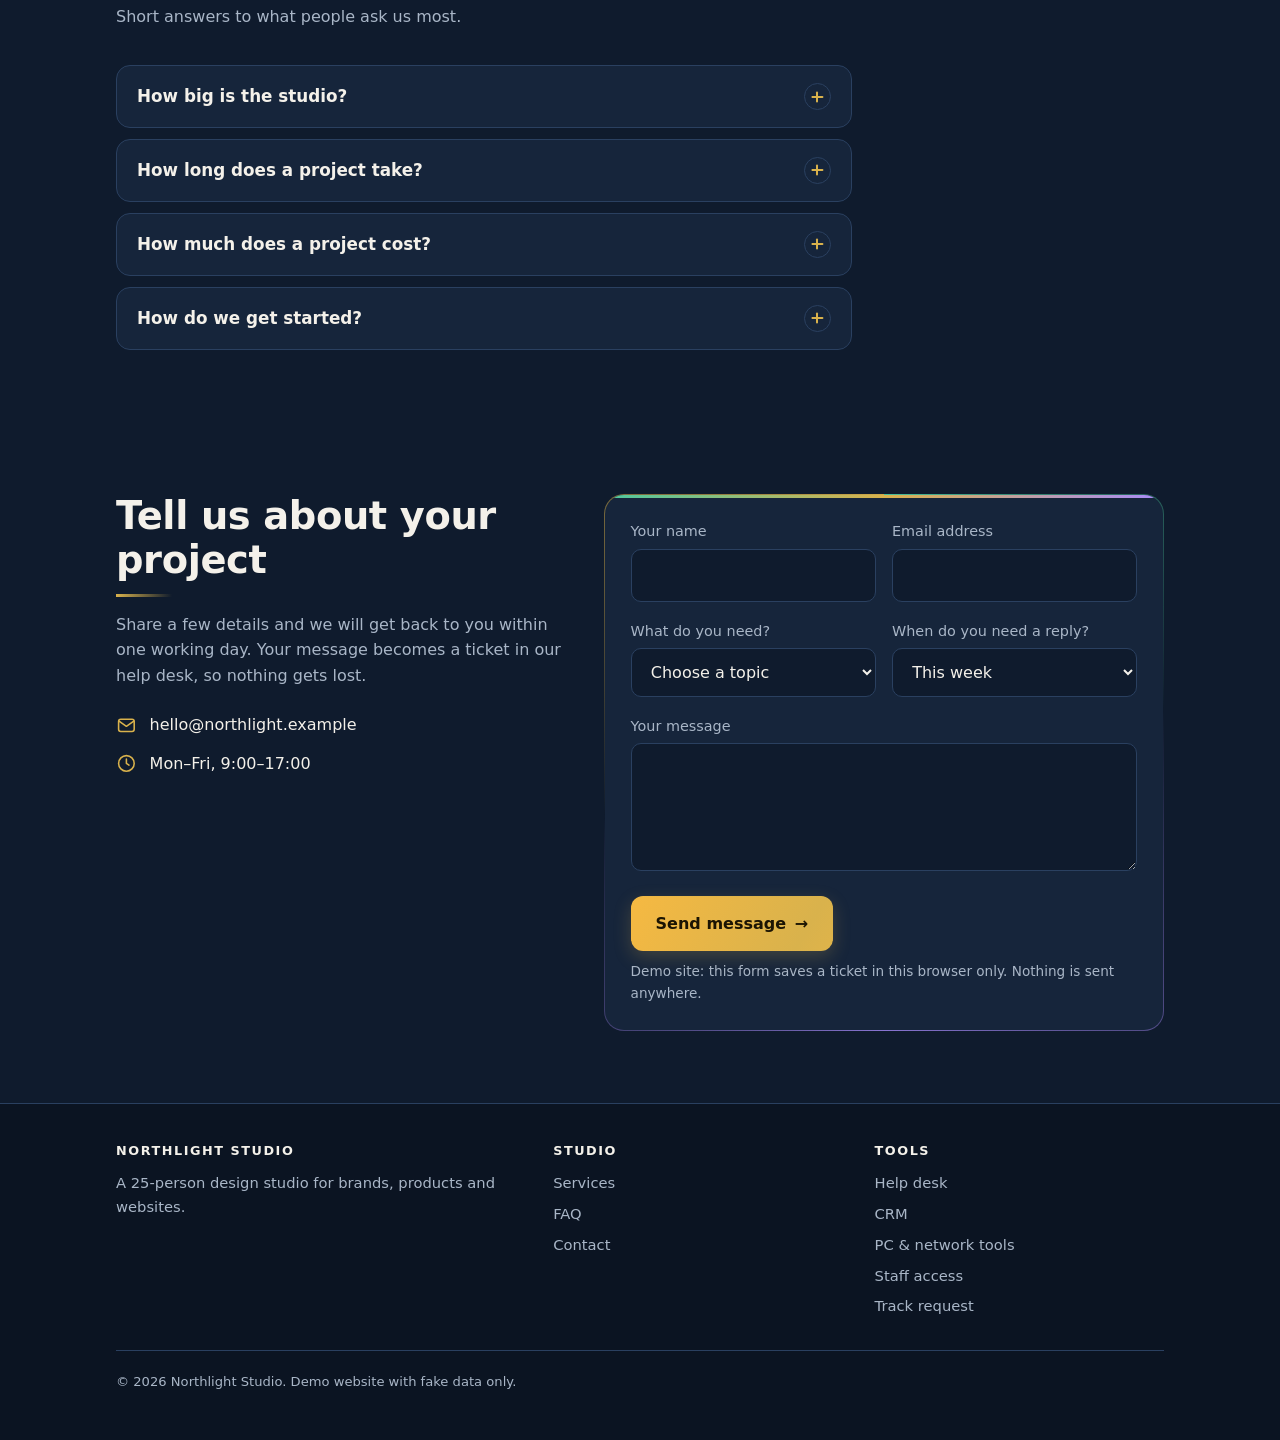
==== commit 1807e9ff: "Add customer request tracker and case updates to the CRM - track.html/track.js: customers enter a re" ====
--- a/index.html
+++ b/index.html
@@ -61,6 +61,7 @@
           <li><a href="crm.html">CRM</a></li>
           <li><a href="troubleshoot.html">PC &amp; network tools</a></li>
           <li><a href="staff.html">Staff access</a></li>
+          <li><a href="track.html">Track request</a></li>
         </ul>
       </nav>
     </div>
@@ -220,7 +221,8 @@
             <svg viewBox="0 0 64 64" aria-hidden="true"><circle class="ring" cx="32" cy="32" r="26"/><path class="tick" d="M20 33l9 9 16-18"/></svg>
             <h3 id="success-title">Thank you!</h3>
             <p id="success-text"></p>
-            <a class="btn btn-ghost" href="helpdesk.html">View it in the help desk <span class="arrow" aria-hidden="true">&rarr;</span></a>
+            <a class="btn btn-primary" id="track-link" href="track.html">Track this request <span class="arrow" aria-hidden="true">&rarr;</span></a>
+            <p style="margin-top:.8rem"><a class="btn btn-ghost" href="helpdesk.html">View it in the help desk <span class="arrow" aria-hidden="true">&rarr;</span></a></p>
             <p><button class="btn btn-ghost" id="again" type="button" style="margin-top:.8rem">Send another message</button></p>
           </div>
         </div>
@@ -250,6 +252,7 @@
             <li><a href="crm.html">CRM</a></li>
             <li><a href="troubleshoot.html">PC &amp; network tools</a></li>
             <li><a href="staff.html">Staff access</a></li>
+            <li><a href="track.html">Track request</a></li>
           </ul>
         </nav>
       </div>
--- a/home.css
+++ b/home.css
@@ -83,7 +83,7 @@
 .nav-toggle[aria-expanded="true"] span::before { top: 0; transform: rotate(45deg); }
 .nav-toggle[aria-expanded="true"] span::after { top: 0; transform: rotate(-45deg); }
 
-@media (max-width: 56rem) {
+@media (max-width: 64rem) {
   .nav-toggle { display: block; }
   .nav {
     position: absolute; left: 0; right: 0; top: var(--header-h);
@@ -214,6 +214,17 @@
 .card li::before { content: ""; position: absolute; left: 0; top: .6em; width: .5rem; height: 2px; background: var(--gold); transition: width .35s var(--ease); }
 .card:hover li::before { width: .8rem; }
 
+/* each service card has its own colour */
+.cards .card:nth-child(1) { --tone: #4ec9a0; }
+.cards .card:nth-child(2) { --tone: #6fb7ff; }
+.cards .card:nth-child(3) { --tone: #d9b24c; }
+.cards .card .icon svg { stroke: var(--tone, var(--gold)); }
+.cards .card:hover { border-color: var(--tone); box-shadow: 0 18px 40px rgba(0, 0, 0, .35), 0 0 28px -6px var(--tone); }
+.cards .card li::before { background: var(--tone); }
+.cards .card:nth-child(1):hover .icon { transform: rotate(-8deg) scale(1.1); }
+.cards .card:nth-child(2):hover .icon { transform: translateY(-4px) scale(1.12); }
+.cards .card:nth-child(3):hover .icon { transform: rotate(8deg) scale(1.1); }
+
 /* faq */
 .faq { max-width: 46rem; display: grid; gap: .7rem; }
 .faq-item { background: var(--panel); border: 1px solid var(--line); border-radius: 14px; overflow: hidden; transition: border-color .3s ease, background .3s ease; }
@@ -243,7 +254,16 @@
 .contact-list li { display: flex; gap: .8rem; align-items: center; color: var(--text); }
 .contact-list svg { flex: none; width: 1.3rem; height: 1.3rem; stroke: var(--gold); fill: none; stroke-width: 1.8; stroke-linecap: round; stroke-linejoin: round; }
 
-.form-card { background: var(--panel); border: 1px solid var(--line); border-radius: 20px; padding: 1.6rem; position: relative; overflow: hidden; }
+@property --a { syntax: "<angle>"; initial-value: 0deg; inherits: false; }
+.form-card {
+  position: relative; overflow: hidden; border-radius: 20px; padding: 1.6rem; border: 1px solid transparent;
+  background:
+    linear-gradient(var(--panel), var(--panel)) padding-box,
+    conic-gradient(from var(--a), rgba(78, 201, 160, .95), transparent 22%, rgba(167, 139, 250, .8) 50%, transparent 72%, rgba(217, 178, 76, .95)) border-box;
+  animation: formspin 9s linear infinite;
+}
+.js .form-card.reveal.in { animation: formspin 9s linear infinite; }
+@keyframes formspin { to { --a: 360deg; } }
 .form-card::before { content: ""; position: absolute; left: 0; right: 0; top: 0; height: 3px; background: linear-gradient(90deg, var(--teal), var(--gold), var(--violet)); }
 .row { display: grid; grid-template-columns: 1fr 1fr; gap: 1rem; }
 @media (max-width: 40rem) { .row { grid-template-columns: 1fr; } }
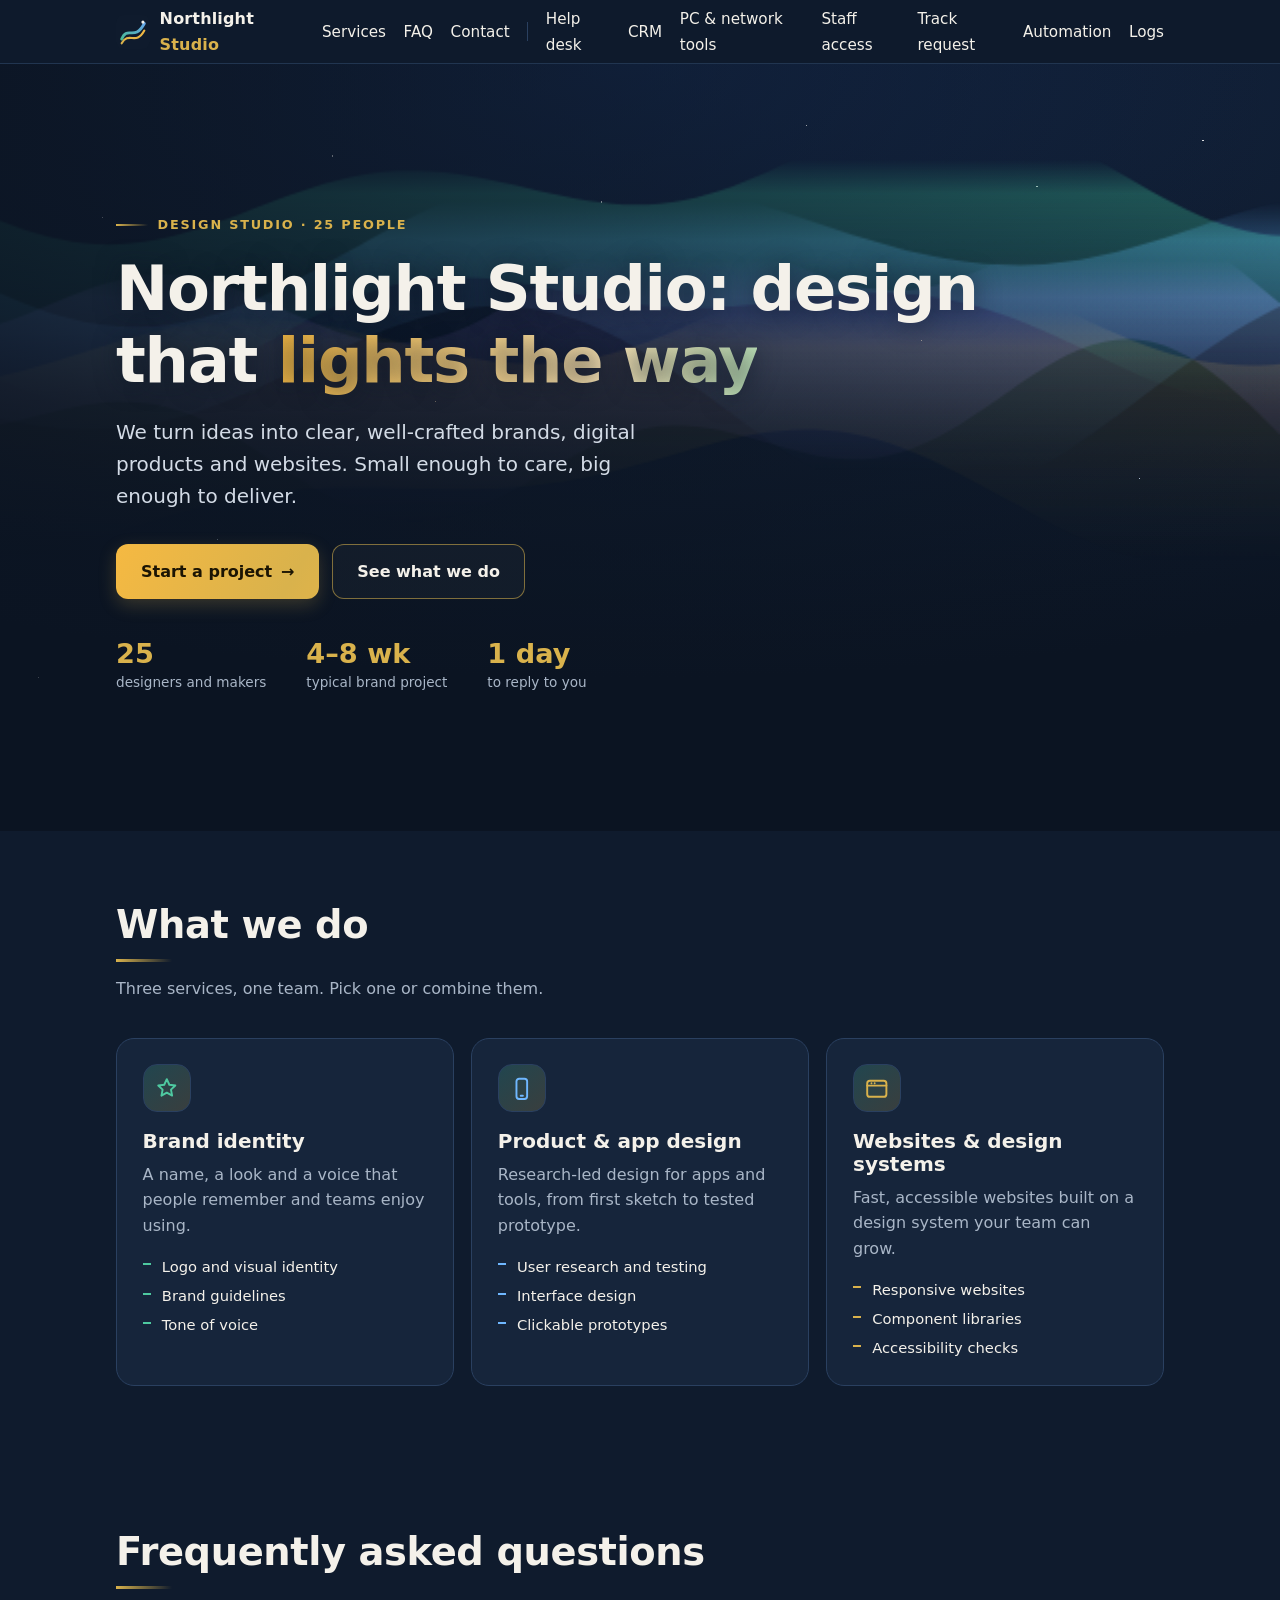
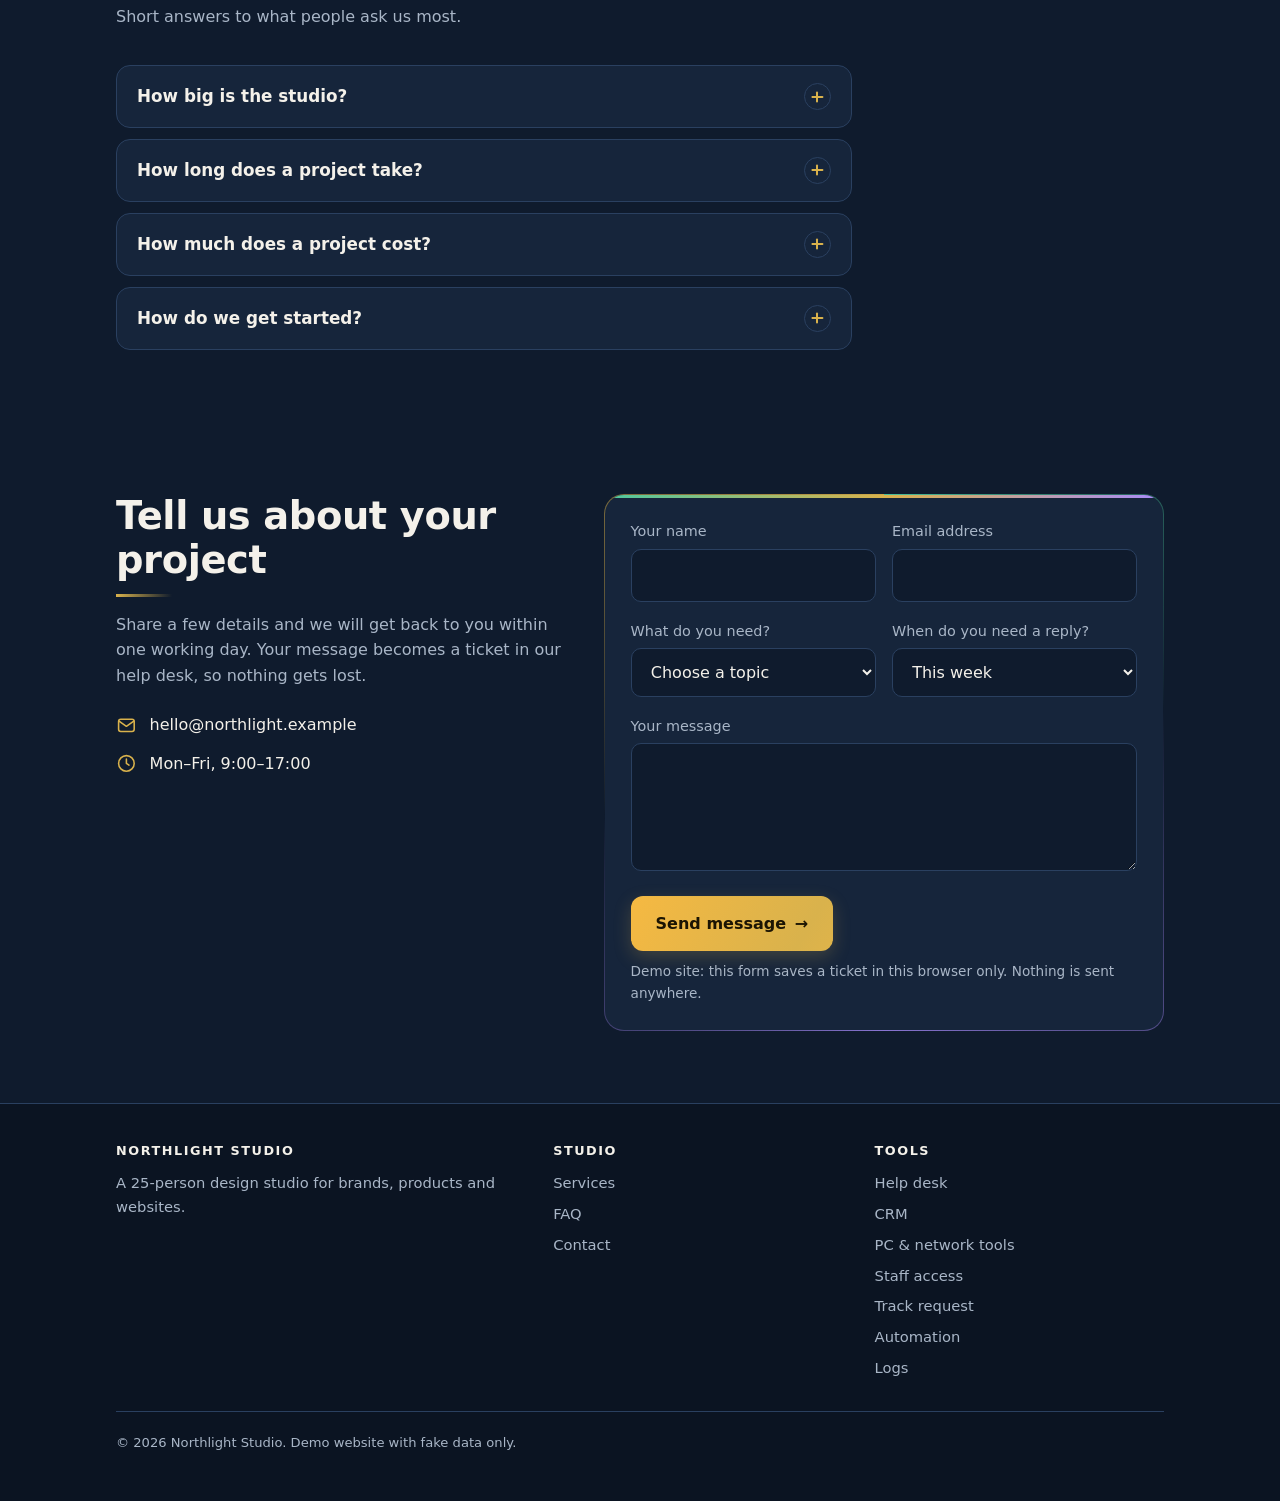
==== commit 67bb3ea3: "Add automation rules, outbox, and a site-wide Logs site - rules.json + automation.js: when the websi" ====
--- a/index.html
+++ b/index.html
@@ -62,6 +62,8 @@
           <li><a href="troubleshoot.html">PC &amp; network tools</a></li>
           <li><a href="staff.html">Staff access</a></li>
           <li><a href="track.html">Track request</a></li>
+          <li><a href="automation.html">Automation</a></li>
+          <li><a href="logs.html">Logs</a></li>
         </ul>
       </nav>
     </div>
@@ -253,6 +255,8 @@
             <li><a href="troubleshoot.html">PC &amp; network tools</a></li>
             <li><a href="staff.html">Staff access</a></li>
             <li><a href="track.html">Track request</a></li>
+            <li><a href="automation.html">Automation</a></li>
+            <li><a href="logs.html">Logs</a></li>
           </ul>
         </nav>
       </div>
@@ -260,6 +264,8 @@
     </div>
   </footer>
 
+  <script src="sitelog.js"></script>
+  <script src="automation.js"></script>
   <script src="home.js"></script>
 </body>
 </html>
--- a/home.css
+++ b/home.css
@@ -83,7 +83,7 @@
 .nav-toggle[aria-expanded="true"] span::before { top: 0; transform: rotate(45deg); }
 .nav-toggle[aria-expanded="true"] span::after { top: 0; transform: rotate(-45deg); }
 
-@media (max-width: 64rem) {
+@media (max-width: 76rem) {
   .nav-toggle { display: block; }
   .nav {
     position: absolute; left: 0; right: 0; top: var(--header-h);
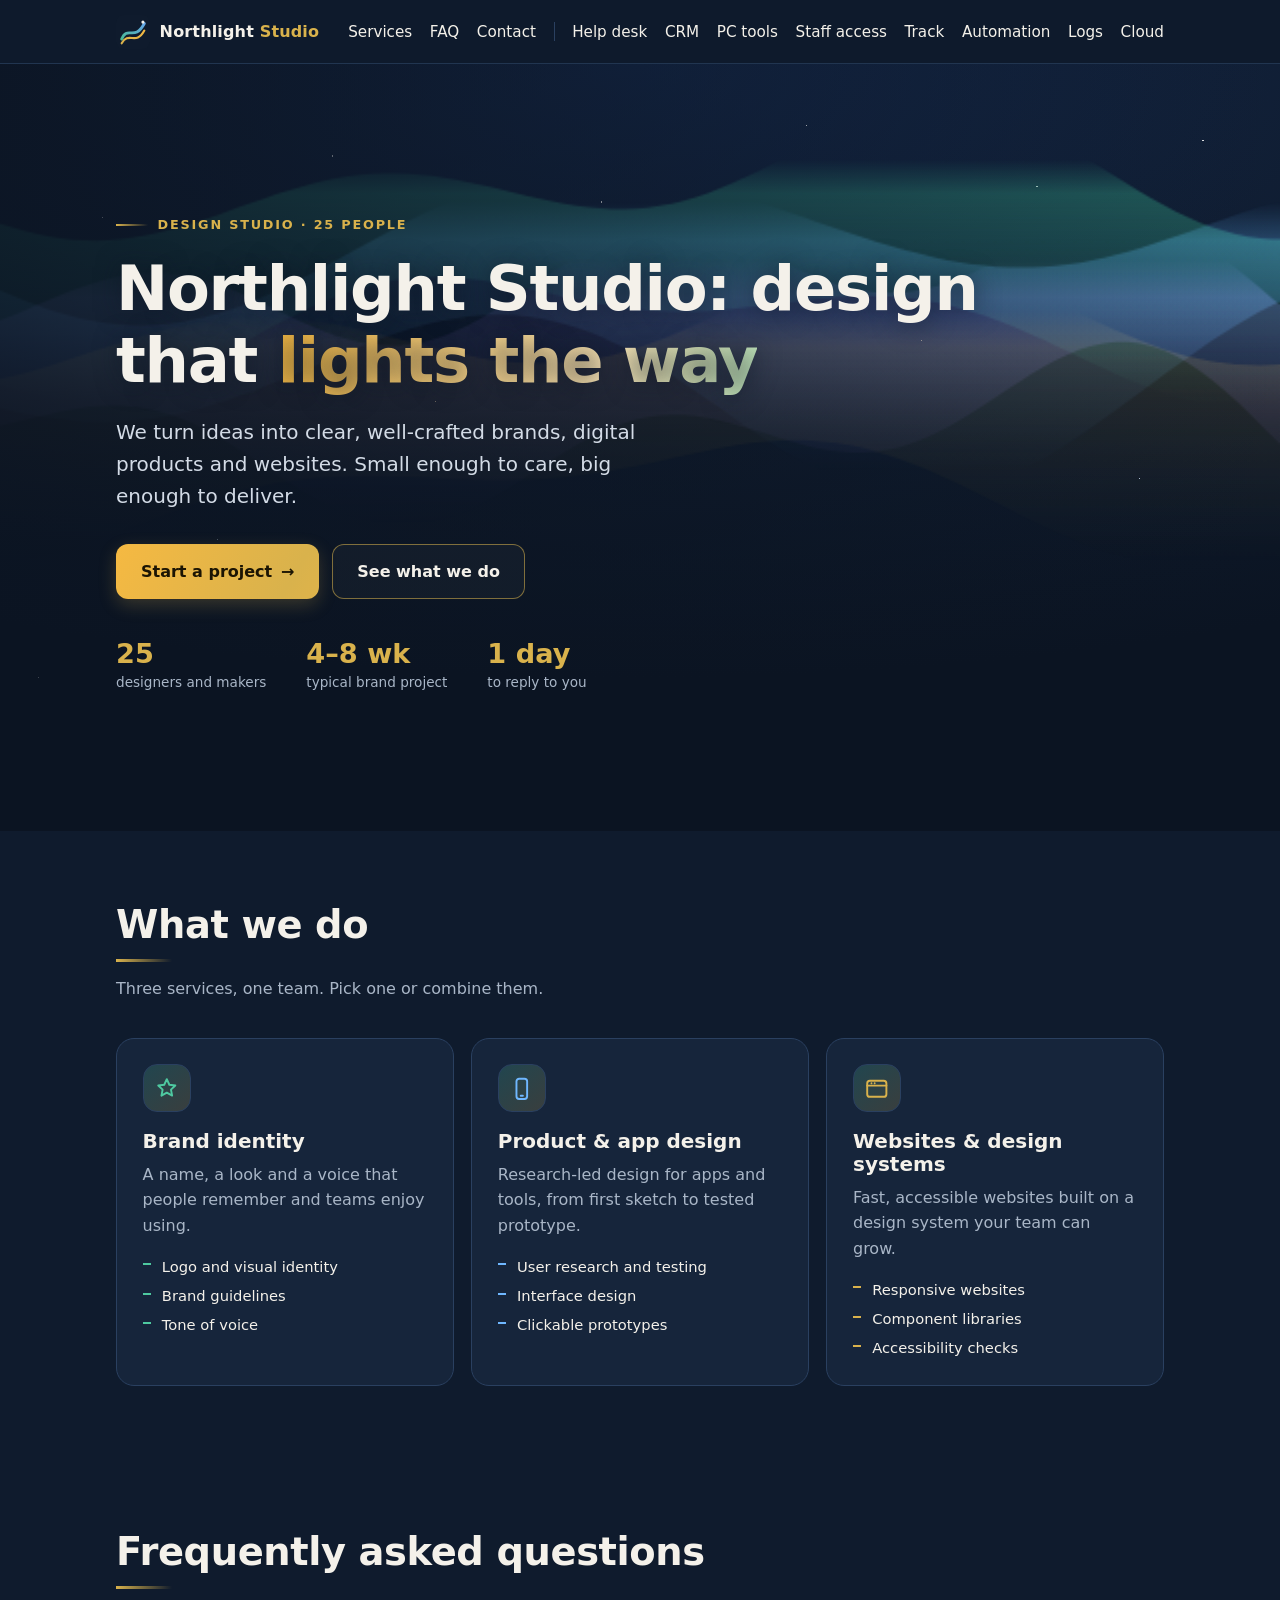
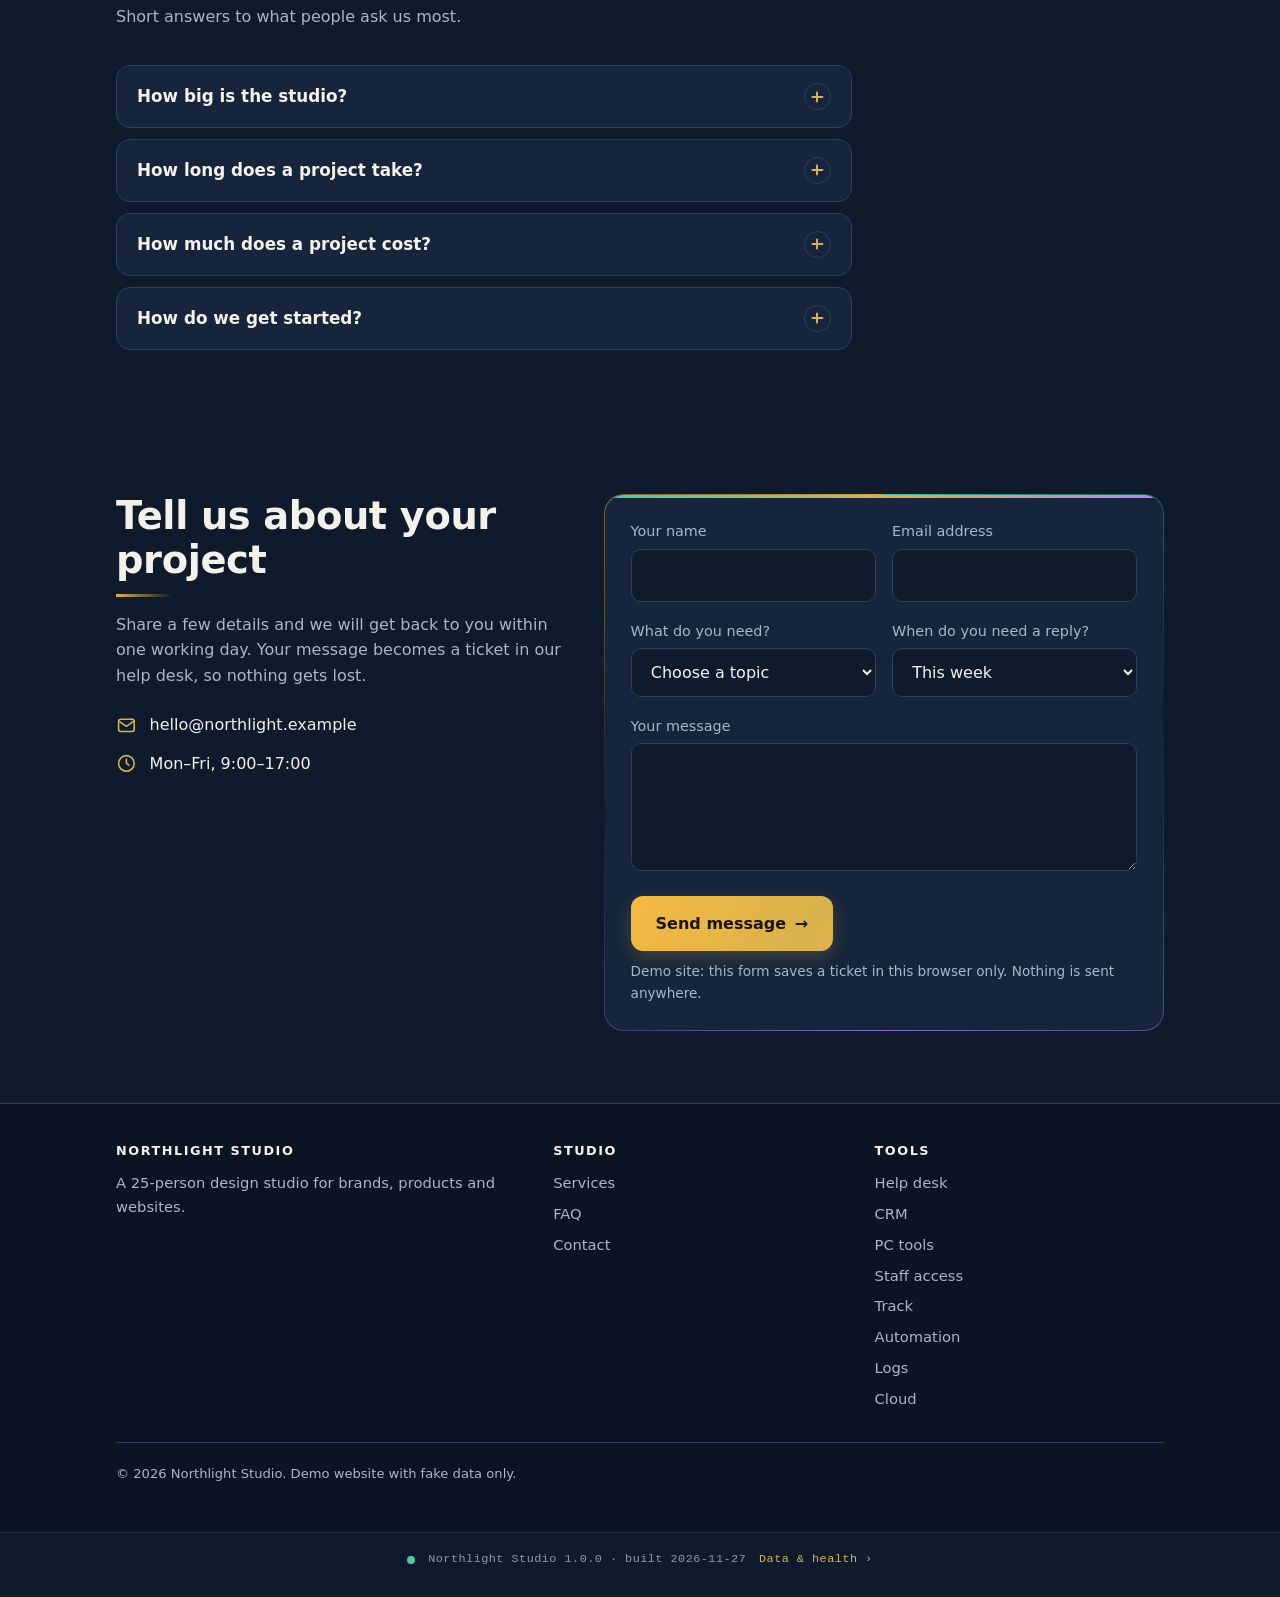
==== commit 093b05c5: "Add Cloud blueprint page, data and health page, and deploy checks - cloud.html/cloud.js: the cloud p" ====
--- a/index.html
+++ b/index.html
@@ -59,11 +59,11 @@
           <li class="sep" aria-hidden="true"></li>
           <li><a href="helpdesk.html">Help desk</a></li>
           <li><a href="crm.html">CRM</a></li>
-          <li><a href="troubleshoot.html">PC &amp; network tools</a></li>
+          <li><a href="troubleshoot.html">PC tools</a></li>
           <li><a href="staff.html">Staff access</a></li>
-          <li><a href="track.html">Track request</a></li>
+          <li><a href="track.html">Track</a></li>
           <li><a href="automation.html">Automation</a></li>
-          <li><a href="logs.html">Logs</a></li>
+          <li><a href="logs.html">Logs</a></li><li><a href="cloud.html">Cloud</a></li>
         </ul>
       </nav>
     </div>
@@ -252,11 +252,11 @@
           <ul>
             <li><a href="helpdesk.html">Help desk</a></li>
             <li><a href="crm.html">CRM</a></li>
-            <li><a href="troubleshoot.html">PC &amp; network tools</a></li>
+            <li><a href="troubleshoot.html">PC tools</a></li>
             <li><a href="staff.html">Staff access</a></li>
-            <li><a href="track.html">Track request</a></li>
+            <li><a href="track.html">Track</a></li>
             <li><a href="automation.html">Automation</a></li>
-            <li><a href="logs.html">Logs</a></li>
+            <li><a href="logs.html">Logs</a></li><li><a href="cloud.html">Cloud</a></li>
           </ul>
         </nav>
       </div>
@@ -264,8 +264,10 @@
     </div>
   </footer>
 
+  <script src="config.js"></script>
   <script src="sitelog.js"></script>
   <script src="automation.js"></script>
   <script src="home.js"></script>
+  <script src="statusbar.js"></script>
 </body>
 </html>
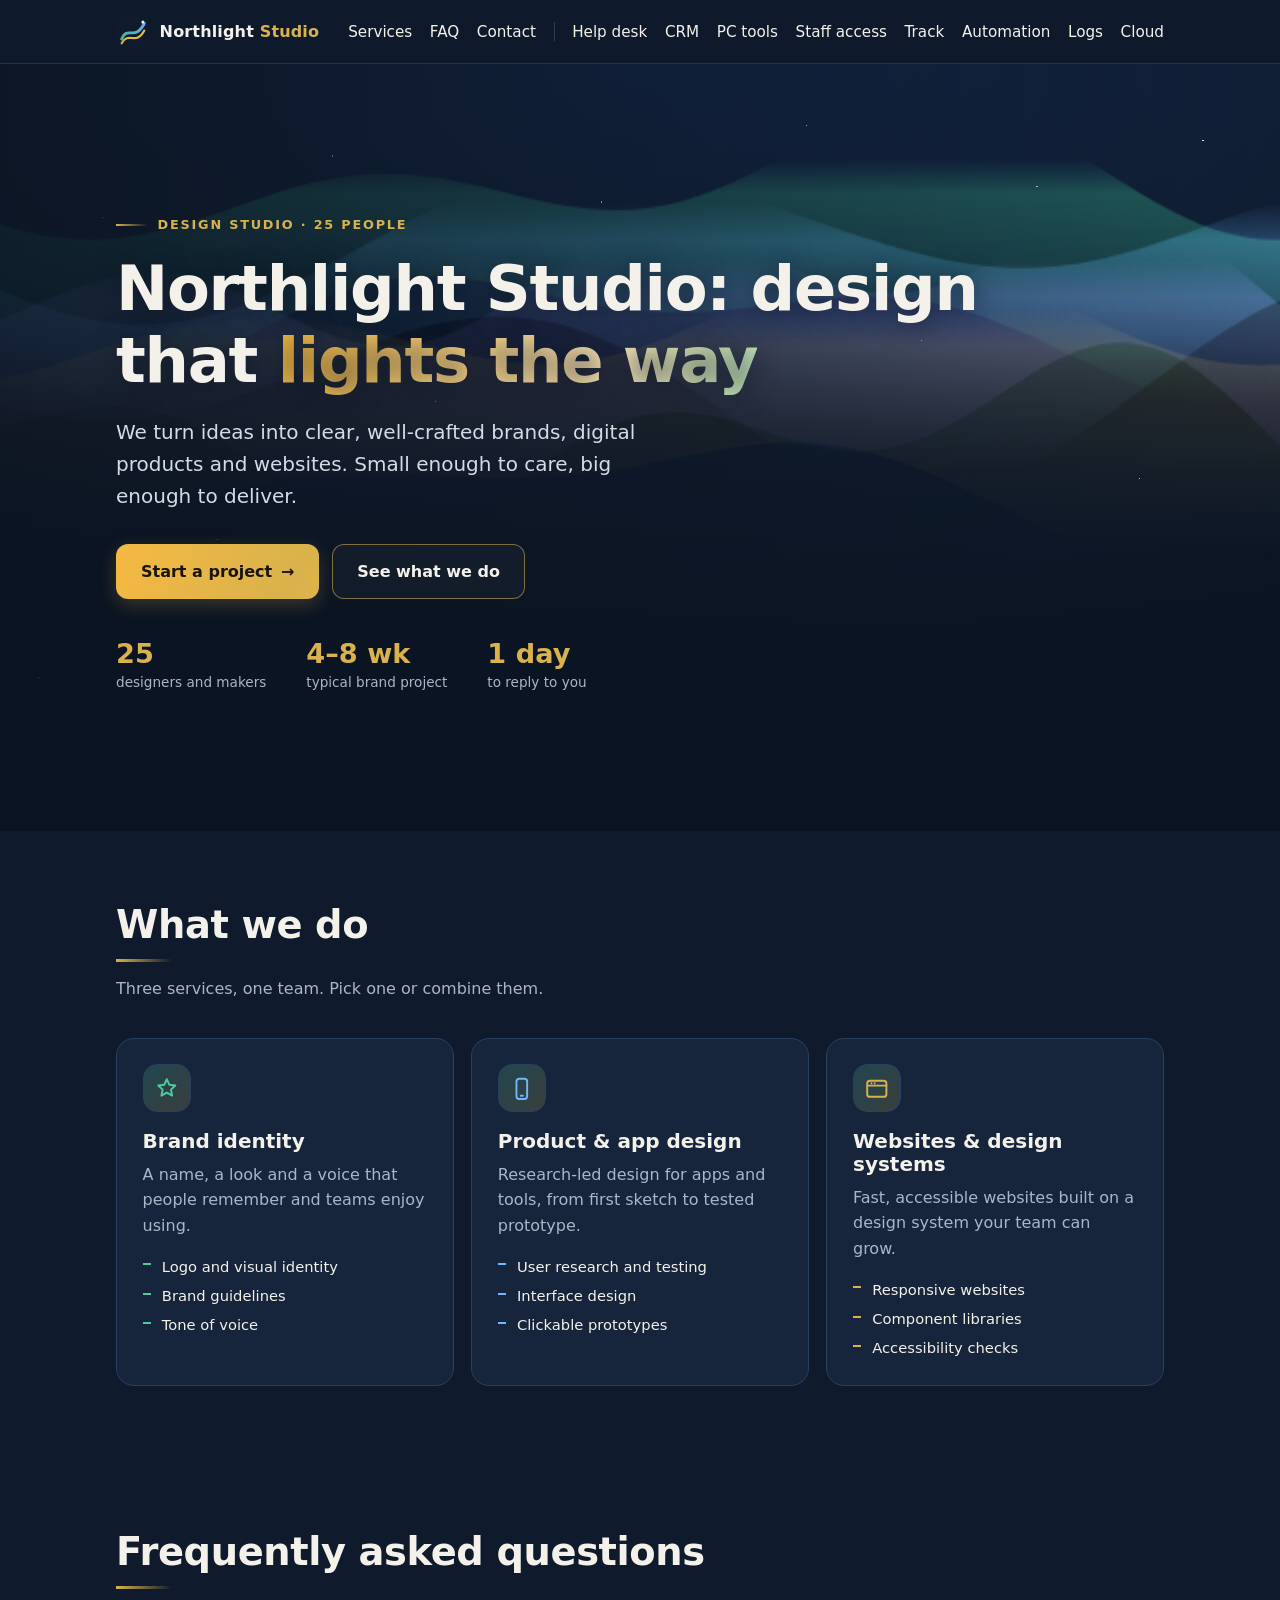
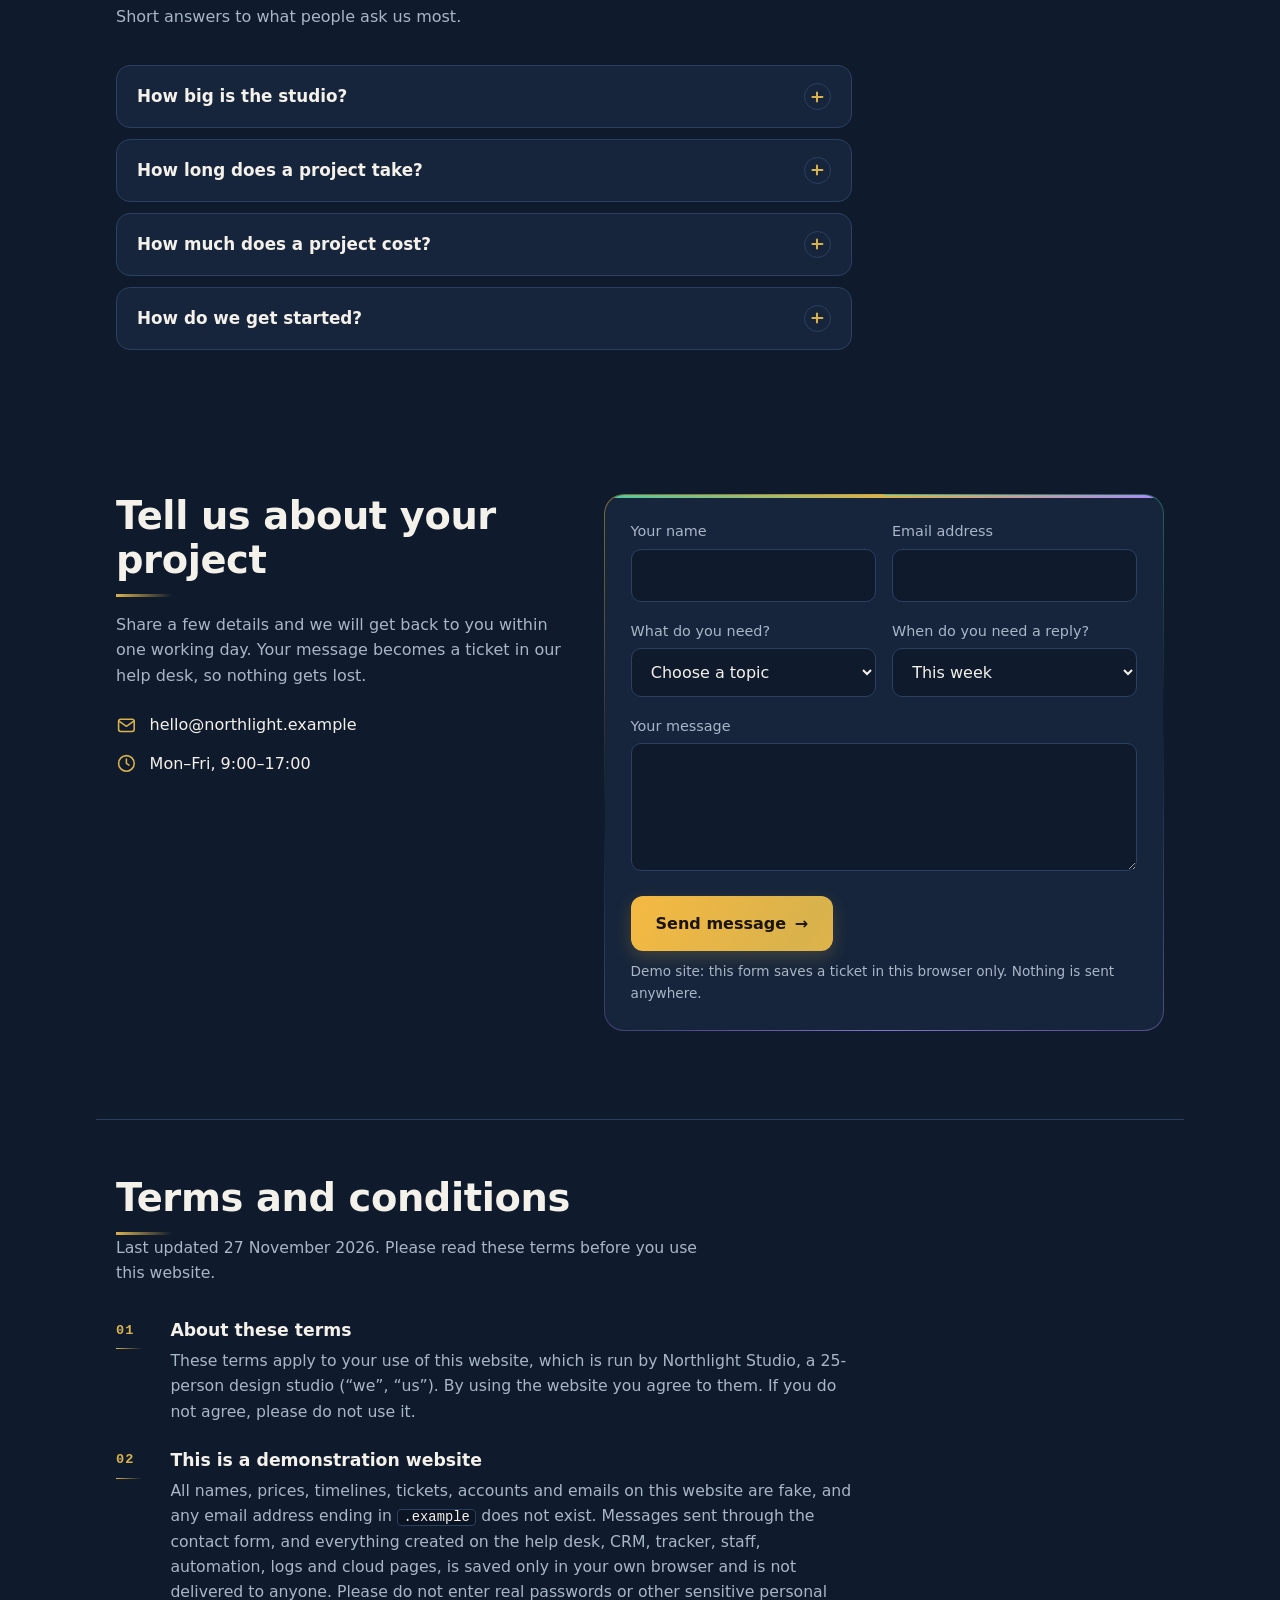
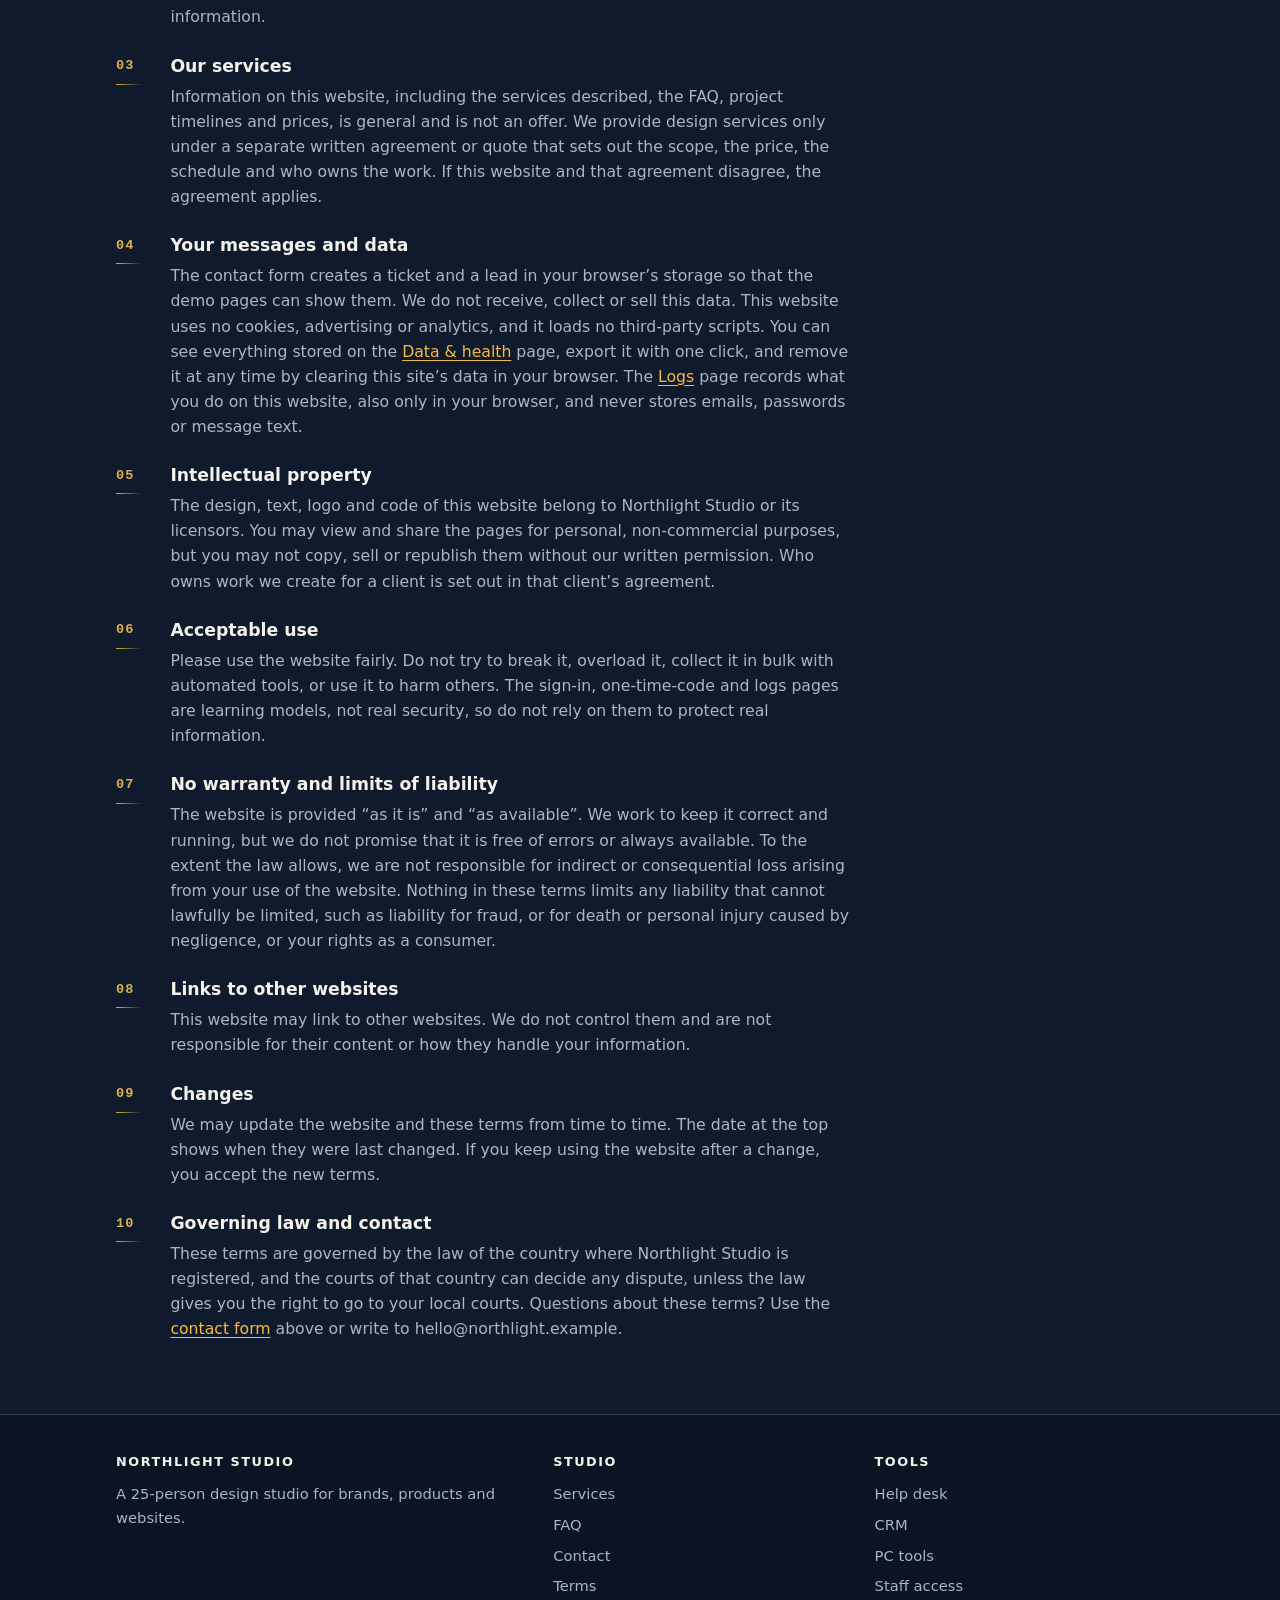
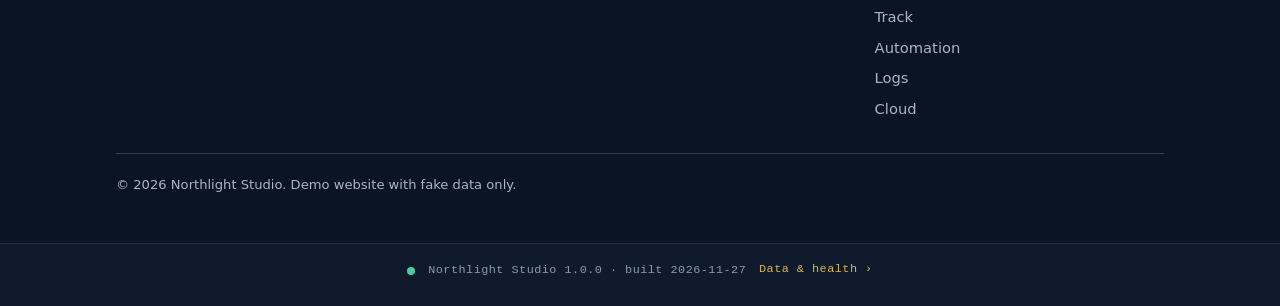
==== commit 26636ad8: "Add terms and conditions under Contact on the home page Ten numbered clauses written for this demo s" ====
--- a/index.html
+++ b/index.html
@@ -230,6 +230,57 @@
         </div>
       </div>
     </section>
+
+    <section id="terms" aria-labelledby="terms-h">
+      <div class="wrap terms">
+        <div class="section-head reveal">
+          <h2 id="terms-h">Terms and conditions</h2>
+          <p>Last updated 27 November 2026. Please read these terms before you use this website.</p>
+        </div>
+        <ol class="clauses reveal">
+          <li>
+            <h3>About these terms</h3>
+            <p>These terms apply to your use of this website, which is run by Northlight Studio, a 25-person design studio (&ldquo;we&rdquo;, &ldquo;us&rdquo;). By using the website you agree to them. If you do not agree, please do not use it.</p>
+          </li>
+          <li>
+            <h3>This is a demonstration website</h3>
+            <p>All names, prices, timelines, tickets, accounts and emails on this website are fake, and any email address ending in <code>.example</code> does not exist. Messages sent through the contact form, and everything created on the help desk, CRM, tracker, staff, automation, logs and cloud pages, is saved only in your own browser and is not delivered to anyone. Please do not enter real passwords or other sensitive personal information.</p>
+          </li>
+          <li>
+            <h3>Our services</h3>
+            <p>Information on this website, including the services described, the FAQ, project timelines and prices, is general and is not an offer. We provide design services only under a separate written agreement or quote that sets out the scope, the price, the schedule and who owns the work. If this website and that agreement disagree, the agreement applies.</p>
+          </li>
+          <li>
+            <h3>Your messages and data</h3>
+            <p>The contact form creates a ticket and a lead in your browser&rsquo;s storage so that the demo pages can show them. We do not receive, collect or sell this data. This website uses no cookies, advertising or analytics, and it loads no third-party scripts. You can see everything stored on the <a href="settings.html">Data &amp; health</a> page, export it with one click, and remove it at any time by clearing this site&rsquo;s data in your browser. The <a href="logs.html">Logs</a> page records what you do on this website, also only in your browser, and never stores emails, passwords or message text.</p>
+          </li>
+          <li>
+            <h3>Intellectual property</h3>
+            <p>The design, text, logo and code of this website belong to Northlight Studio or its licensors. You may view and share the pages for personal, non-commercial purposes, but you may not copy, sell or republish them without our written permission. Who owns work we create for a client is set out in that client&rsquo;s agreement.</p>
+          </li>
+          <li>
+            <h3>Acceptable use</h3>
+            <p>Please use the website fairly. Do not try to break it, overload it, collect it in bulk with automated tools, or use it to harm others. The sign-in, one-time-code and logs pages are learning models, not real security, so do not rely on them to protect real information.</p>
+          </li>
+          <li>
+            <h3>No warranty and limits of liability</h3>
+            <p>The website is provided &ldquo;as it is&rdquo; and &ldquo;as available&rdquo;. We work to keep it correct and running, but we do not promise that it is free of errors or always available. To the extent the law allows, we are not responsible for indirect or consequential loss arising from your use of the website. Nothing in these terms limits any liability that cannot lawfully be limited, such as liability for fraud, or for death or personal injury caused by negligence, or your rights as a consumer.</p>
+          </li>
+          <li>
+            <h3>Links to other websites</h3>
+            <p>This website may link to other websites. We do not control them and are not responsible for their content or how they handle your information.</p>
+          </li>
+          <li>
+            <h3>Changes</h3>
+            <p>We may update the website and these terms from time to time. The date at the top shows when they were last changed. If you keep using the website after a change, you accept the new terms.</p>
+          </li>
+          <li>
+            <h3>Governing law and contact</h3>
+            <p>These terms are governed by the law of the country where Northlight Studio is registered, and the courts of that country can decide any dispute, unless the law gives you the right to go to your local courts. Questions about these terms? Use the <a href="#contact">contact form</a> above or write to hello@northlight.example.</p>
+          </li>
+        </ol>
+      </div>
+    </section>
   </main>
 
   <footer class="site-footer">
@@ -245,6 +296,7 @@
             <li><a href="#services">Services</a></li>
             <li><a href="#faq">FAQ</a></li>
             <li><a href="#contact">Contact</a></li>
+            <li><a href="#terms">Terms</a></li>
           </ul>
         </nav>
         <nav aria-label="Tools">
--- a/home.css
+++ b/home.css
@@ -301,6 +301,21 @@
 .success p { color: var(--muted); }
 .success .btn { margin-top: 1.2rem; }
 
+/* terms and conditions */
+#terms { padding: 1rem 0 4.5rem; }
+.terms { border-top: 1px solid var(--line); padding-top: 3.5rem; }
+.terms .clauses { list-style: none; margin: 0; padding: 0; max-width: 46rem; counter-reset: clause; display: grid; gap: 1.7rem; }
+.terms .clauses li { position: relative; padding-left: 3.4rem; counter-increment: clause; }
+.terms .clauses li::before {
+  content: counter(clause, decimal-leading-zero); position: absolute; left: 0; top: .1rem;
+  font: 700 .85rem ui-monospace, "Cascadia Code", Consolas, monospace; letter-spacing: .08em; color: var(--gold);
+}
+.terms .clauses li::after { content: ""; position: absolute; left: 0; top: 1.7rem; width: 1.6rem; height: 1px; background: linear-gradient(90deg, var(--gold), transparent); }
+.terms h3 { margin: 0 0 .45rem; font-size: 1.08rem; }
+.terms p { margin: 0; color: var(--muted); font-size: .98rem; }
+.terms a { text-underline-offset: .18em; }
+.terms code { background: #0b1422; border: 1px solid var(--line); border-radius: 4px; padding: .02rem .35rem; font-size: .88em; color: var(--text); }
+
 /* footer */
 .site-footer { border-top: 1px solid var(--line); background: var(--bg-2); padding: 2.5rem 0 3rem; color: var(--muted); font-size: .92rem; }
 .foot { display: grid; grid-template-columns: 1.4fr 1fr 1fr; gap: 2rem; }
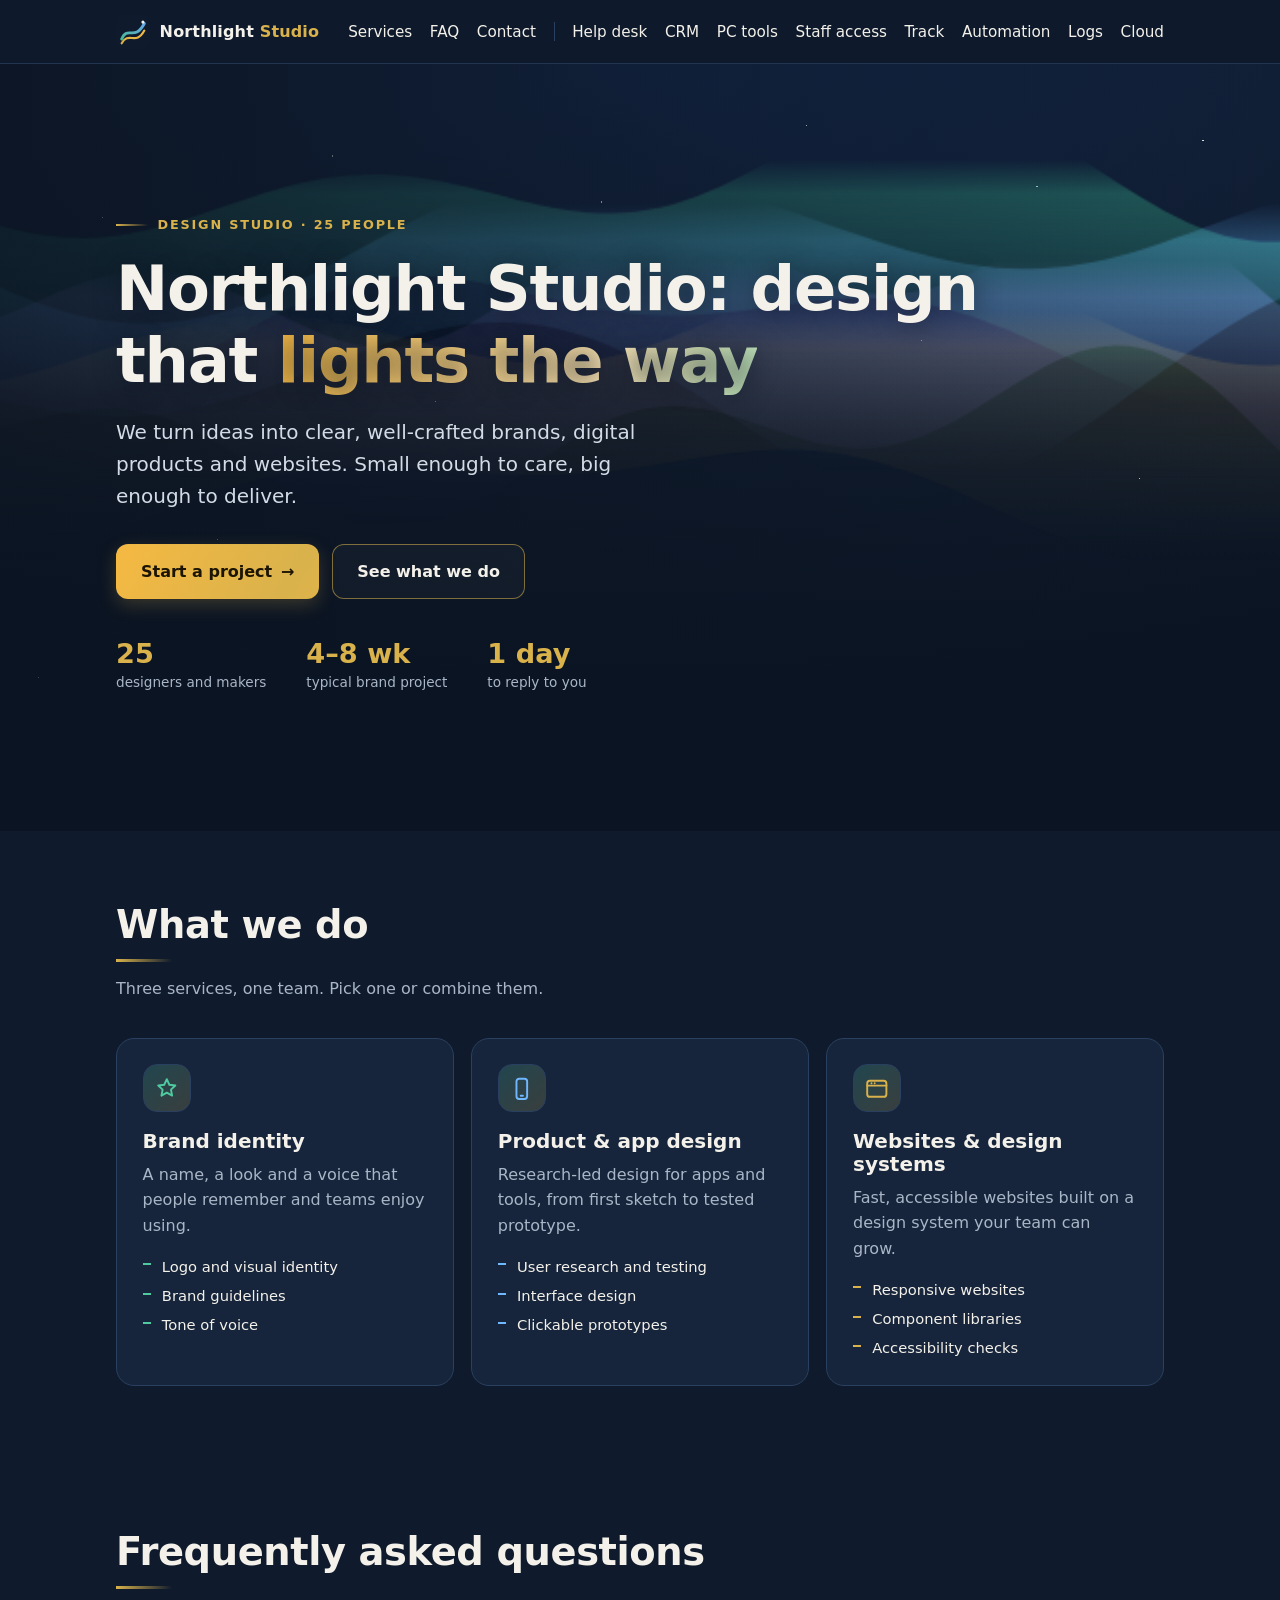
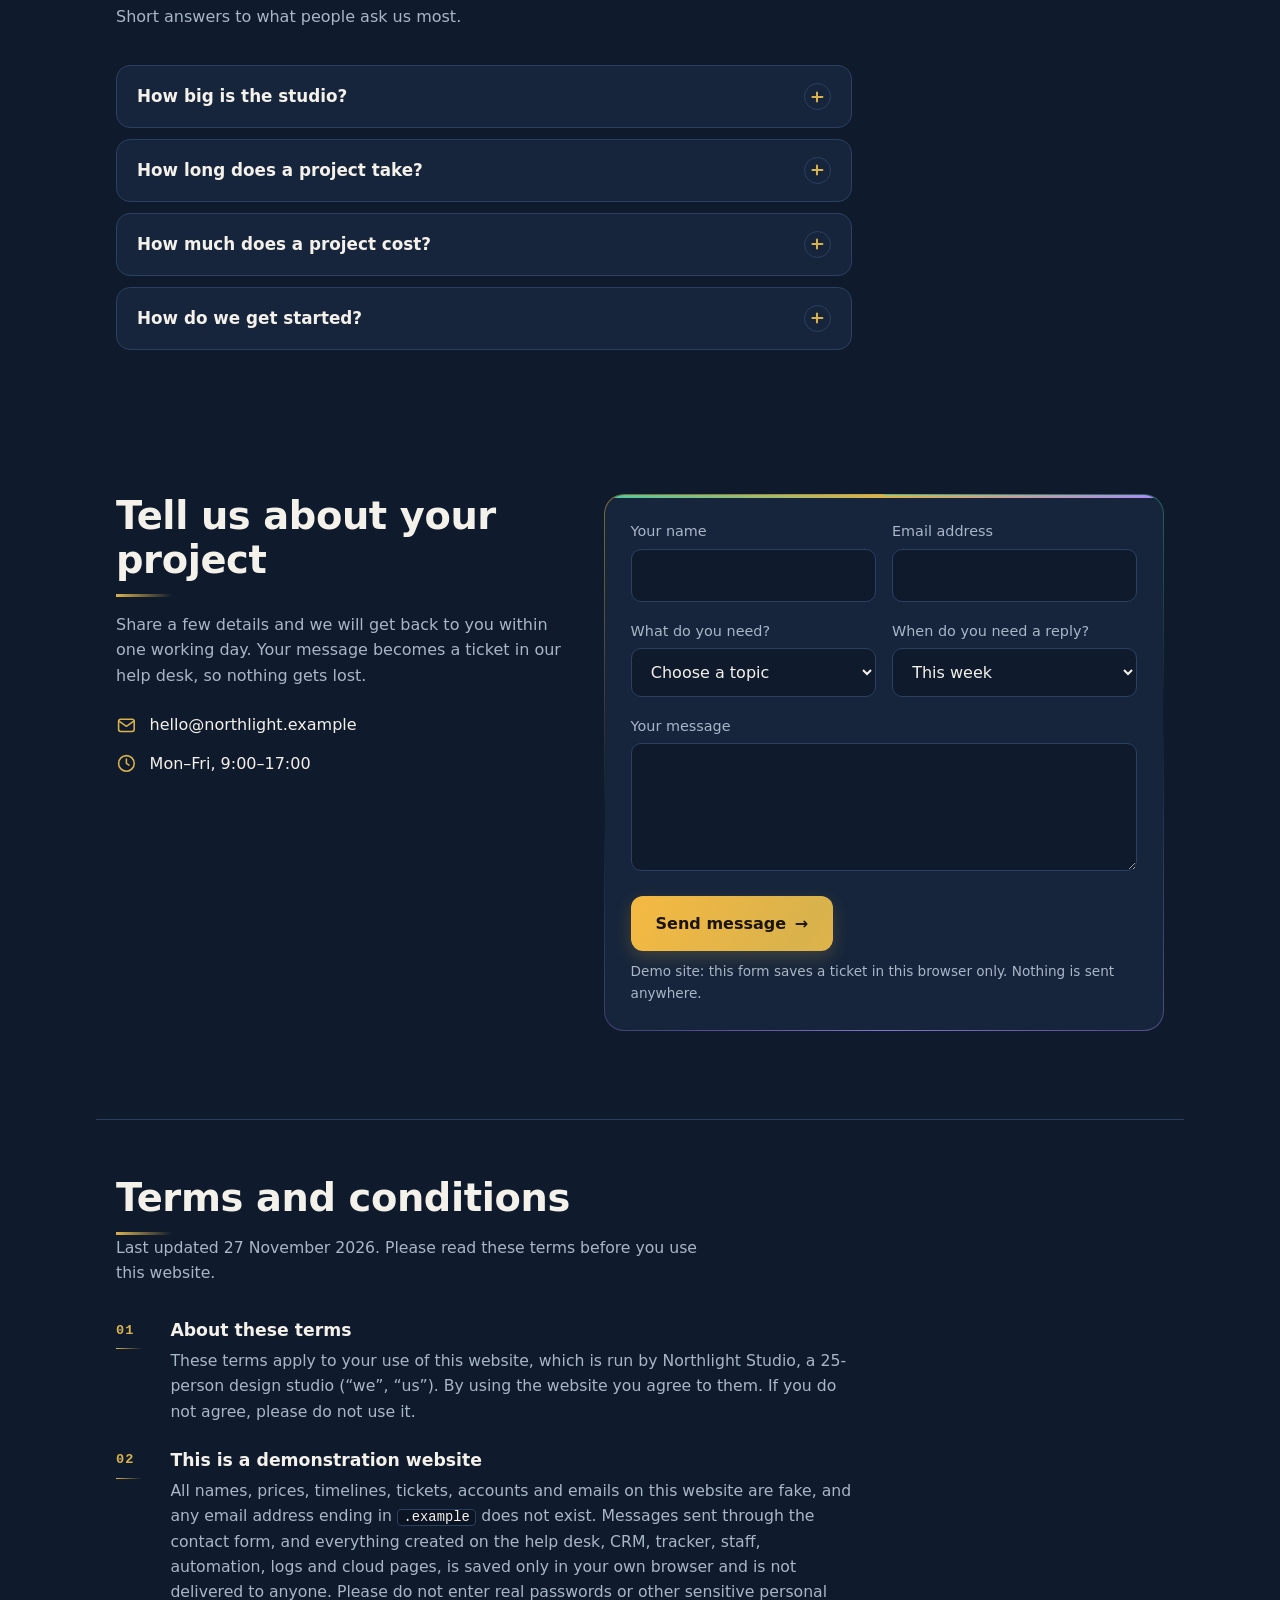
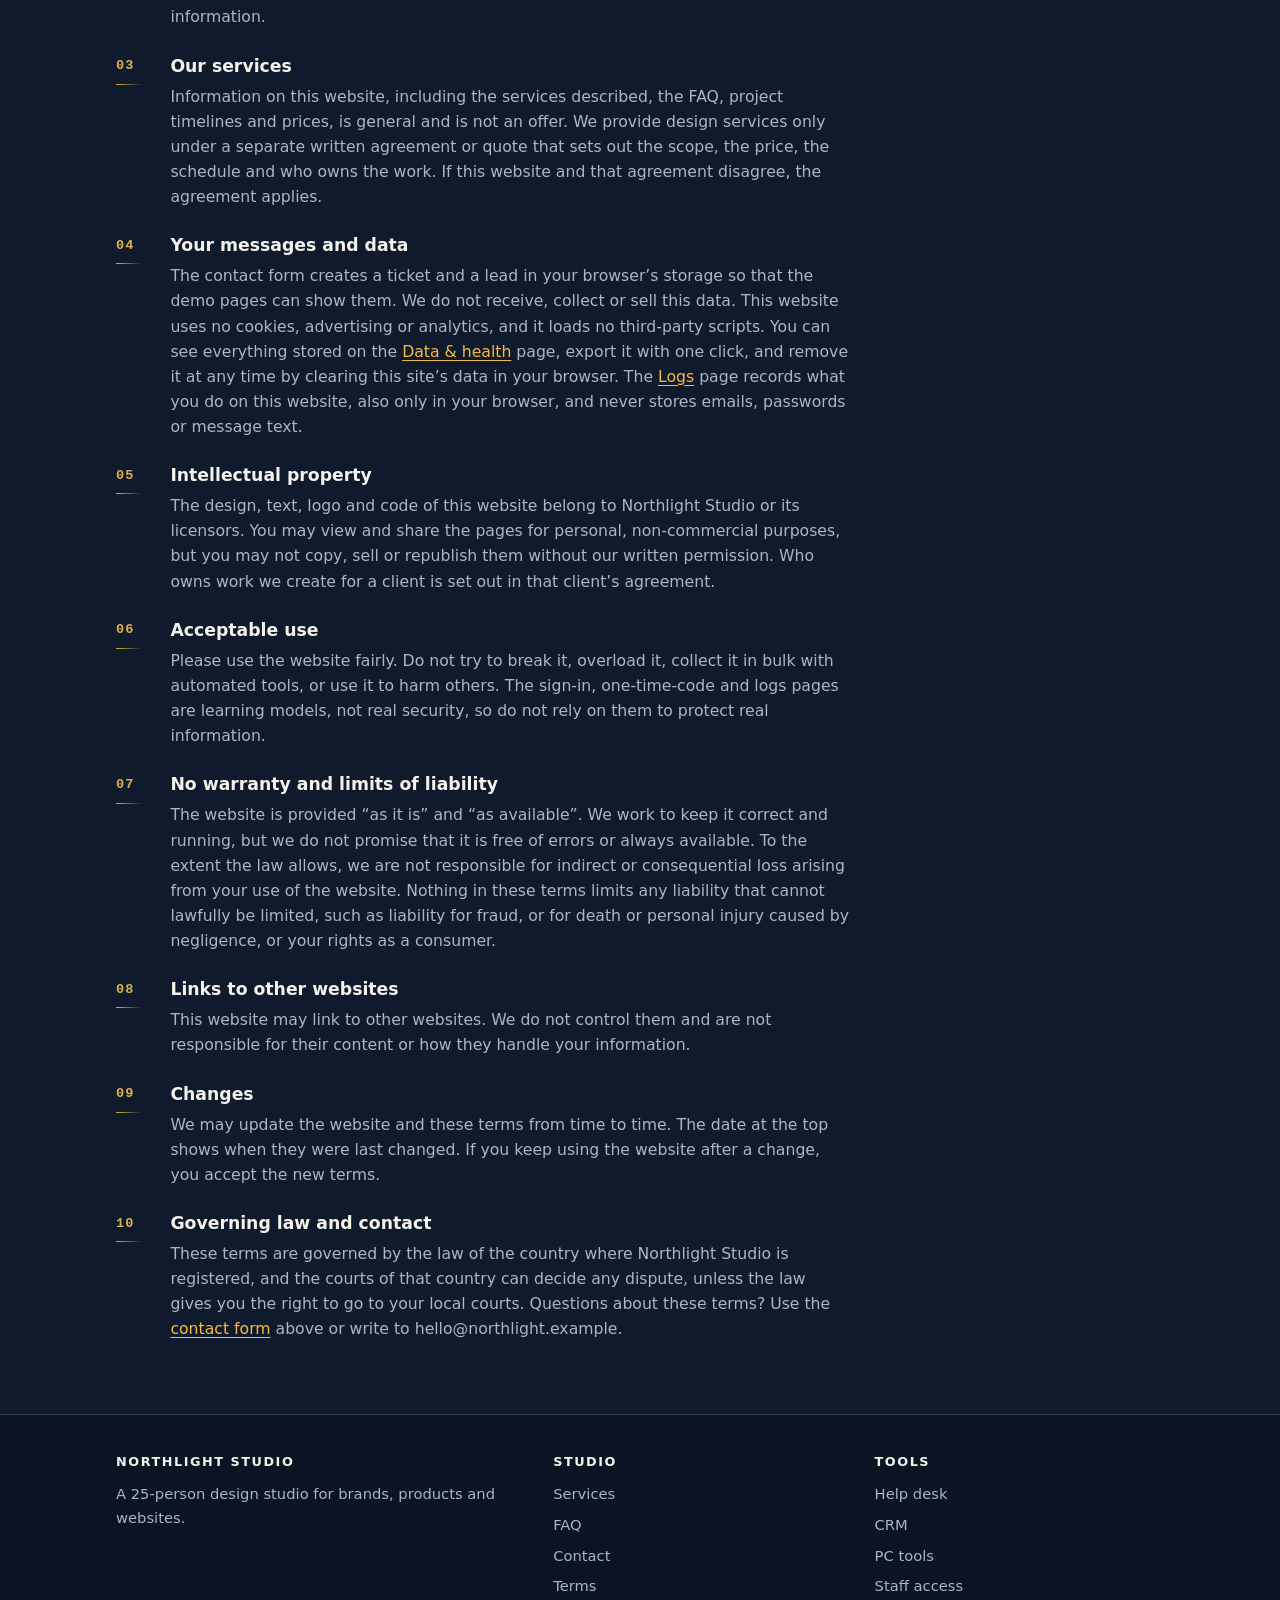
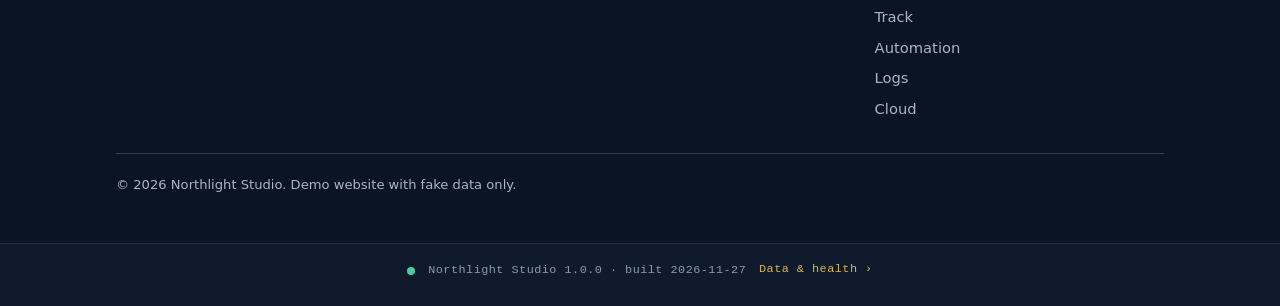
==== commit 443d1f10: "Fix OWASP findings: CSP and frame guard, stronger password hashing and policy, login lockouts, harde" ====
--- a/index.html
+++ b/index.html
@@ -2,6 +2,9 @@
 <html lang="en">
 <head>
   <meta charset="utf-8">
+  <meta http-equiv="Content-Security-Policy" content="default-src 'self'; script-src 'self'; style-src 'self' 'unsafe-inline'; img-src 'self' data:; font-src 'self'; connect-src 'self'; frame-src 'self'; object-src 'none'; base-uri 'none'; form-action 'self'; worker-src 'none'; manifest-src 'none'">
+  <meta name="referrer" content="same-origin">
+  <script src="guard.js"></script>
   <meta name="viewport" content="width=device-width, initial-scale=1">
   <title>Northlight Studio | 25-Person Design Studio</title>
   <meta name="description" content="Northlight Studio is a 25-person design studio creating brands, digital products and websites. Explore our services, read the FAQ and get in touch.">
@@ -11,7 +14,6 @@
   <meta property="og:description" content="A 25-person design studio creating brands, digital products and websites.">
   <link rel="icon" href="logo.svg" type="image/svg+xml">
   <link rel="stylesheet" href="home.css">
-  <script>document.documentElement.classList.add("js");</script>
   <script type="application/ld+json">
   {
     "@context": "https://schema.org",
@@ -317,6 +319,7 @@
   </footer>
 
   <script src="config.js"></script>
+  <script src="security.js"></script>
   <script src="sitelog.js"></script>
   <script src="automation.js"></script>
   <script src="home.js"></script>
